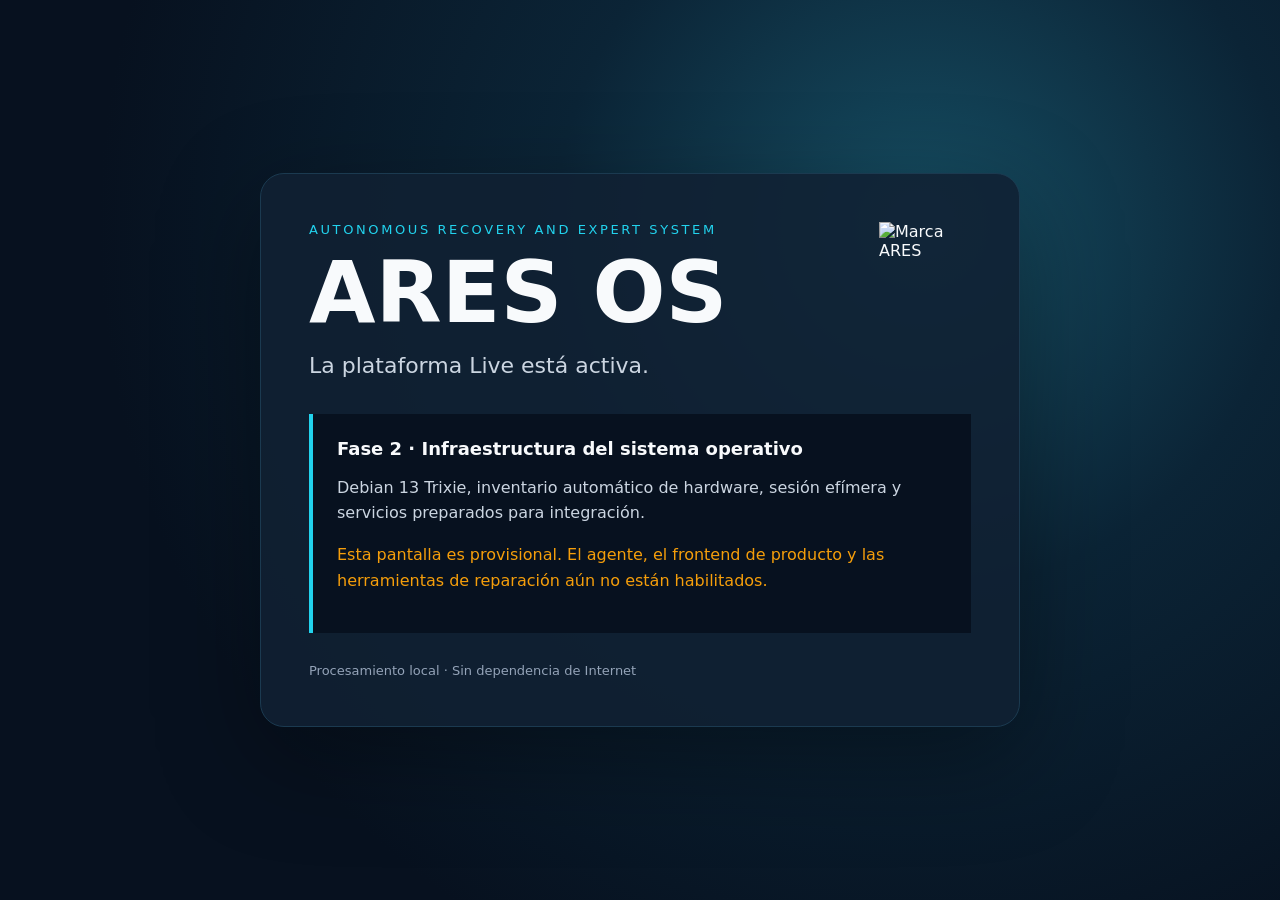
==== live/config/includes.chroot/usr/share/ares/platform/index.html @ 20bf0c5d "Commit inicial" ====
<!doctype html>
<html lang="es">
  <head>
    <meta charset="utf-8">
    <meta name="viewport" content="width=device-width, initial-scale=1">
    <title>ARES OS</title>
    <link rel="stylesheet" href="style.css">
  </head>
  <body>
    <main>
      <img src="../branding/ares-mark.svg" alt="Marca ARES">
      <p class="eyebrow">AUTONOMOUS RECOVERY AND EXPERT SYSTEM</p>
      <h1>ARES OS</h1>
      <p class="lead">La plataforma Live está activa.</p>
      <section>
        <h2>Fase 2 · Infraestructura del sistema operativo</h2>
        <p>Debian 13 Trixie, inventario automático de hardware, sesión efímera y servicios preparados para integración.</p>
        <p class="notice">Esta pantalla es provisional. El agente, el frontend de producto y las herramientas de reparación aún no están habilitados.</p>
      </section>
      <footer>Procesamiento local · Sin dependencia de Internet</footer>
    </main>
  </body>
</html>
---- live/config/includes.chroot/usr/share/ares/platform/style.css ----
:root {
  color-scheme: dark;
  font-family: "DejaVu Sans", system-ui, sans-serif;
  background: #07111f;
  color: #f8fafc;
}

* { box-sizing: border-box; }

body {
  margin: 0;
  min-height: 100vh;
  display: grid;
  place-items: center;
  background:
    radial-gradient(circle at 72% 25%, #164e63 0, #0b2436 32%, #07111f 72%),
    #07111f;
}

main {
  width: min(760px, calc(100vw - 48px));
  padding: 48px;
  border: 1px solid #1b3a50;
  border-radius: 24px;
  background: rgb(16 32 51 / 88%);
  box-shadow: 0 30px 100px rgb(0 0 0 / 35%);
}

img { width: 92px; height: 92px; float: right; }
.eyebrow { margin: 0 0 12px; color: #22d3ee; font-size: 13px; letter-spacing: 0.2em; }
h1 { margin: 0; font-size: clamp(54px, 9vw, 86px); line-height: 1; }
.lead { margin: 18px 0 36px; color: #cbd5e1; font-size: 22px; }
section { padding: 24px; border-left: 4px solid #22d3ee; background: #07111f; }
h2 { margin-top: 0; font-size: 18px; }
section p { color: #cbd5e1; line-height: 1.6; }
.notice { color: #f59e0b; }
footer { margin-top: 30px; color: #94a3b8; font-size: 13px; }
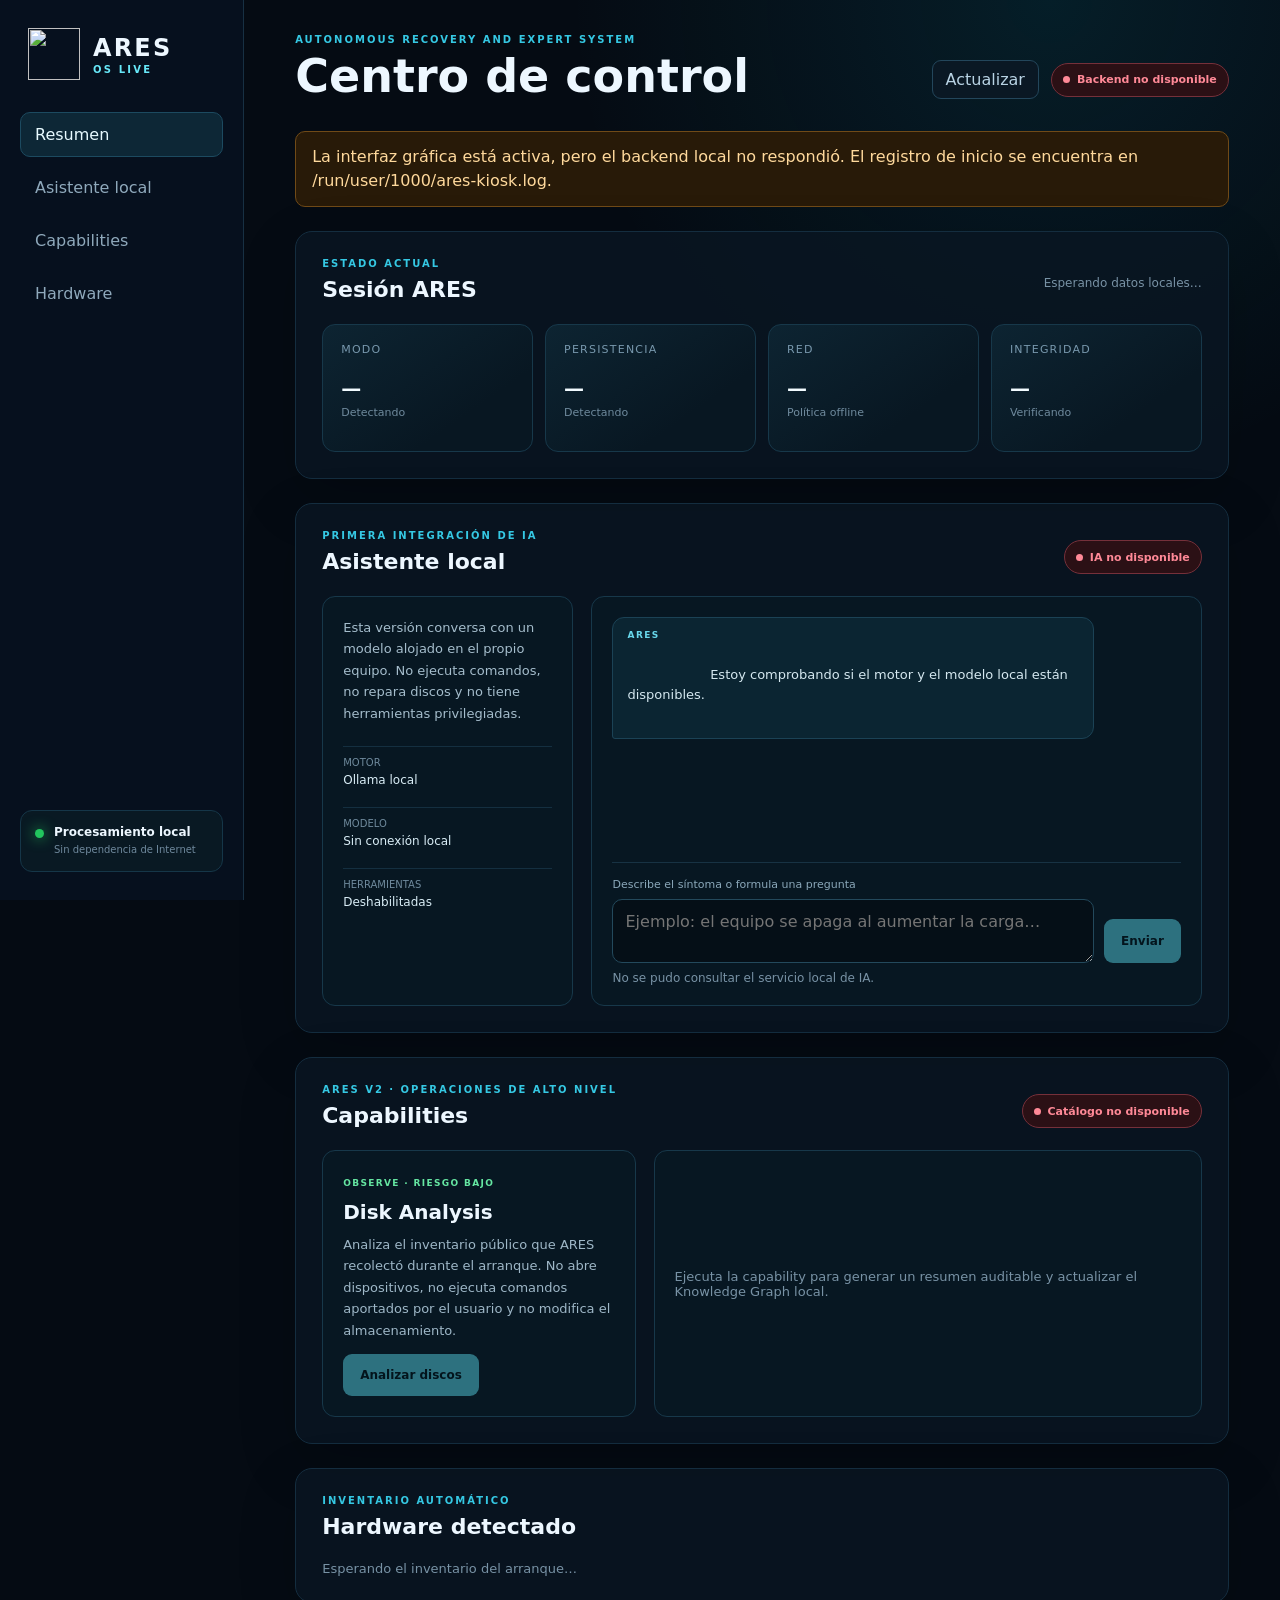
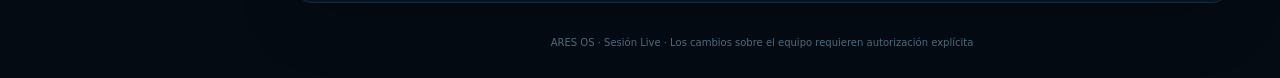
==== commit 2da5e57a: "V2" ====
--- a/live/config/includes.chroot/usr/share/ares/platform/index.html
+++ b/live/config/includes.chroot/usr/share/ares/platform/index.html
@@ -3,21 +3,205 @@
   <head>
     <meta charset="utf-8">
     <meta name="viewport" content="width=device-width, initial-scale=1">
+    <meta name="color-scheme" content="dark">
     <title>ARES OS</title>
     <link rel="stylesheet" href="style.css">
+    <script src="app.js" defer></script>
   </head>
   <body>
-    <main>
-      <img src="../branding/ares-mark.svg" alt="Marca ARES">
-      <p class="eyebrow">AUTONOMOUS RECOVERY AND EXPERT SYSTEM</p>
-      <h1>ARES OS</h1>
-      <p class="lead">La plataforma Live está activa.</p>
-      <section>
-        <h2>Fase 2 · Infraestructura del sistema operativo</h2>
-        <p>Debian 13 Trixie, inventario automático de hardware, sesión efímera y servicios preparados para integración.</p>
-        <p class="notice">Esta pantalla es provisional. El agente, el frontend de producto y las herramientas de reparación aún no están habilitados.</p>
-      </section>
-      <footer>Procesamiento local · Sin dependencia de Internet</footer>
-    </main>
+    <a class="skip-link" href="#contenido">Saltar al contenido</a>
+    <div class="app-shell">
+      <aside class="sidebar" aria-label="Navegación principal">
+        <div class="brand">
+          <img src="../branding/ares-mark.svg" alt="" width="52" height="52">
+          <div>
+            <span class="brand-name">ARES</span>
+            <span class="brand-edition">OS LIVE</span>
+          </div>
+        </div>
+        <nav>
+          <a class="nav-link active" href="#resumen">Resumen</a>
+          <a class="nav-link" href="#asistente">Asistente local</a>
+          <a class="nav-link" href="#capabilities">Capabilities</a>
+          <a class="nav-link" href="#hardware">Hardware</a>
+        </nav>
+        <div class="privacy-note">
+          <span class="privacy-dot" aria-hidden="true"></span>
+          <div>
+            <strong>Procesamiento local</strong>
+            <span>Sin dependencia de Internet</span>
+          </div>
+        </div>
+      </aside>
+
+      <main id="contenido">
+        <header class="topbar">
+          <div>
+            <p class="eyebrow">AUTONOMOUS RECOVERY AND EXPERT SYSTEM</p>
+            <h1>Centro de control</h1>
+          </div>
+          <div class="topbar-actions">
+            <button id="refresh-button" class="secondary-button" type="button">Actualizar</button>
+            <span id="api-badge" class="status-badge pending">Comprobando sistema</span>
+          </div>
+        </header>
+
+        <noscript>
+          <div class="banner warning">ARES necesita JavaScript local para mostrar el estado del sistema.</div>
+        </noscript>
+        <div id="global-banner" class="banner hidden" role="status"></div>
+
+        <section id="resumen" class="section-block" aria-labelledby="resumen-title">
+          <div class="section-heading">
+            <div>
+              <p class="section-kicker">ESTADO ACTUAL</p>
+              <h2 id="resumen-title">Sesión ARES</h2>
+            </div>
+            <p id="last-update" class="muted">Esperando datos locales…</p>
+          </div>
+
+          <div class="metric-grid">
+            <article class="metric-card">
+              <span class="metric-label">Modo</span>
+              <strong id="mode-value">—</strong>
+              <span id="mode-detail" class="metric-detail">Detectando</span>
+            </article>
+            <article class="metric-card">
+              <span class="metric-label">Persistencia</span>
+              <strong id="retention-value">—</strong>
+              <span id="retention-detail" class="metric-detail">Detectando</span>
+            </article>
+            <article class="metric-card">
+              <span class="metric-label">Red</span>
+              <strong id="network-value">—</strong>
+              <span id="network-detail" class="metric-detail">Política offline</span>
+            </article>
+            <article class="metric-card">
+              <span class="metric-label">Integridad</span>
+              <strong id="integrity-value">—</strong>
+              <span id="integrity-detail" class="metric-detail">Verificando</span>
+            </article>
+          </div>
+        </section>
+
+        <section id="asistente" class="section-block" aria-labelledby="assistant-title">
+          <div class="section-heading assistant-heading">
+            <div>
+              <p class="section-kicker">PRIMERA INTEGRACIÓN DE IA</p>
+              <h2 id="assistant-title">Asistente local</h2>
+            </div>
+            <span id="ai-badge" class="status-badge pending">Comprobando modelo</span>
+          </div>
+
+          <div class="assistant-layout">
+            <div class="assistant-intro">
+              <p>
+                Esta versión conversa con un modelo alojado en el propio equipo. No ejecuta
+                comandos, no repara discos y no tiene herramientas privilegiadas.
+              </p>
+              <dl class="runtime-details">
+                <div>
+                  <dt>Motor</dt>
+                  <dd>Ollama local</dd>
+                </div>
+                <div>
+                  <dt>Modelo</dt>
+                  <dd id="model-name">Pendiente</dd>
+                </div>
+                <div>
+                  <dt>Herramientas</dt>
+                  <dd>Deshabilitadas</dd>
+                </div>
+              </dl>
+            </div>
+
+            <div class="chat-panel">
+              <div id="chat-messages" class="chat-messages" aria-live="polite">
+                <div class="message assistant-message">
+                  <span class="message-author">ARES</span>
+                  <p>
+                    Estoy comprobando si el motor y el modelo local están disponibles.
+                  </p>
+                </div>
+              </div>
+              <form id="chat-form" class="chat-form">
+                <label for="chat-input">Describe el síntoma o formula una pregunta</label>
+                <div class="composer">
+                  <textarea
+                    id="chat-input"
+                    name="message"
+                    rows="2"
+                    maxlength="4000"
+                    placeholder="Ejemplo: el equipo se apaga al aumentar la carga…"
+                    disabled
+                    required
+                  ></textarea>
+                  <button id="send-button" type="submit" disabled>Enviar</button>
+                </div>
+                <p id="chat-hint" class="form-hint">
+                  Esperando al runtime de IA local.
+                </p>
+              </form>
+            </div>
+          </div>
+        </section>
+
+        <section
+          id="capabilities"
+          class="section-block"
+          aria-labelledby="capabilities-title"
+        >
+          <div class="section-heading">
+            <div>
+              <p class="section-kicker">ARES V2 · OPERACIONES DE ALTO NIVEL</p>
+              <h2 id="capabilities-title">Capabilities</h2>
+            </div>
+            <span id="capability-badge" class="status-badge pending">
+              Consultando catálogo
+            </span>
+          </div>
+
+          <div class="capability-layout">
+            <article class="capability-card">
+              <div>
+                <span class="capability-risk">OBSERVE · RIESGO BAJO</span>
+                <h3>Disk Analysis</h3>
+                <p>
+                  Analiza el inventario público que ARES recolectó durante el arranque.
+                  No abre dispositivos, no ejecuta comandos aportados por el usuario y
+                  no modifica el almacenamiento.
+                </p>
+              </div>
+              <button id="disk-analysis-button" type="button" disabled>
+                Analizar discos
+              </button>
+            </article>
+
+            <div id="capability-results" class="capability-results" aria-live="polite">
+              <p class="empty-state">
+                Ejecuta la capability para generar un resumen auditable y actualizar el
+                Knowledge Graph local.
+              </p>
+            </div>
+          </div>
+        </section>
+
+        <section id="hardware" class="section-block" aria-labelledby="hardware-title">
+          <div class="section-heading">
+            <div>
+              <p class="section-kicker">INVENTARIO AUTOMÁTICO</p>
+              <h2 id="hardware-title">Hardware detectado</h2>
+            </div>
+          </div>
+          <div id="hardware-grid" class="hardware-grid">
+            <p class="empty-state">Esperando el inventario del arranque…</p>
+          </div>
+        </section>
+
+        <footer>
+          ARES OS · Sesión Live · Los cambios sobre el equipo requieren autorización explícita
+        </footer>
+      </main>
+    </div>
   </body>
 </html>
--- a/live/config/includes.chroot/usr/share/ares/platform/style.css
+++ b/live/config/includes.chroot/usr/share/ares/platform/style.css
@@ -1,37 +1,741 @@
 :root {
   color-scheme: dark;
   font-family: "DejaVu Sans", system-ui, sans-serif;
-  background: #07111f;
-  color: #f8fafc;
-}
-
-* { box-sizing: border-box; }
+  background: #050b13;
+  color: #edf7ff;
+  font-synthesis: none;
+}
+
+* {
+  box-sizing: border-box;
+}
+
+html {
+  scroll-behavior: smooth;
+}
 
 body {
   margin: 0;
+  min-width: 320px;
   min-height: 100vh;
-  display: grid;
-  place-items: center;
   background:
-    radial-gradient(circle at 72% 25%, #164e63 0, #0b2436 32%, #07111f 72%),
-    #07111f;
+    radial-gradient(circle at 82% 0%, rgb(6 182 212 / 11%), transparent 30rem),
+    #050b13;
+}
+
+button,
+textarea {
+  font: inherit;
+}
+
+button {
+  cursor: pointer;
+}
+
+button:disabled {
+  cursor: not-allowed;
+  opacity: 0.45;
+}
+
+.skip-link {
+  position: fixed;
+  top: 10px;
+  left: 10px;
+  z-index: 20;
+  padding: 10px 14px;
+  color: #001018;
+  background: #67e8f9;
+  border-radius: 8px;
+  transform: translateY(-160%);
+}
+
+.skip-link:focus {
+  transform: translateY(0);
+}
+
+.app-shell {
+  display: grid;
+  grid-template-columns: 244px minmax(0, 1fr);
+  min-height: 100vh;
+}
+
+.sidebar {
+  position: sticky;
+  top: 0;
+  display: flex;
+  flex-direction: column;
+  height: 100vh;
+  padding: 28px 20px;
+  border-right: 1px solid #173043;
+  background: rgb(7 17 31 / 94%);
+  backdrop-filter: blur(20px);
+}
+
+.brand {
+  display: flex;
+  align-items: center;
+  gap: 13px;
+  padding: 0 8px 32px;
+}
+
+.brand img {
+  width: 52px;
+  height: 52px;
+}
+
+.brand span {
+  display: block;
+}
+
+.brand-name {
+  font-size: 24px;
+  font-weight: 800;
+  letter-spacing: 0.09em;
+}
+
+.brand-edition {
+  margin-top: 2px;
+  color: #67e8f9;
+  font-size: 10px;
+  font-weight: 700;
+  letter-spacing: 0.22em;
+}
+
+nav {
+  display: grid;
+  gap: 8px;
+}
+
+.nav-link {
+  padding: 12px 14px;
+  color: #8fa9bc;
+  text-decoration: none;
+  border: 1px solid transparent;
+  border-radius: 10px;
+}
+
+.nav-link:hover,
+.nav-link:focus-visible,
+.nav-link.active {
+  color: #e8faff;
+  border-color: #1c4a60;
+  background: #0d2736;
+}
+
+.privacy-note {
+  display: flex;
+  align-items: flex-start;
+  gap: 10px;
+  margin-top: auto;
+  padding: 14px;
+  border: 1px solid #153648;
+  border-radius: 12px;
+  background: #091923;
+}
+
+.privacy-dot {
+  flex: 0 0 auto;
+  width: 9px;
+  height: 9px;
+  margin-top: 4px;
+  border-radius: 50%;
+  background: #22c55e;
+  box-shadow: 0 0 14px #22c55e;
+}
+
+.privacy-note strong,
+.privacy-note span {
+  display: block;
+}
+
+.privacy-note strong {
+  font-size: 12px;
+}
+
+.privacy-note span {
+  margin-top: 4px;
+  color: #6f899d;
+  font-size: 10px;
+  line-height: 1.4;
 }
 
 main {
-  width: min(760px, calc(100vw - 48px));
-  padding: 48px;
-  border: 1px solid #1b3a50;
-  border-radius: 24px;
-  background: rgb(16 32 51 / 88%);
-  box-shadow: 0 30px 100px rgb(0 0 0 / 35%);
-}
-
-img { width: 92px; height: 92px; float: right; }
-.eyebrow { margin: 0 0 12px; color: #22d3ee; font-size: 13px; letter-spacing: 0.2em; }
-h1 { margin: 0; font-size: clamp(54px, 9vw, 86px); line-height: 1; }
-.lead { margin: 18px 0 36px; color: #cbd5e1; font-size: 22px; }
-section { padding: 24px; border-left: 4px solid #22d3ee; background: #07111f; }
-h2 { margin-top: 0; font-size: 18px; }
-section p { color: #cbd5e1; line-height: 1.6; }
-.notice { color: #f59e0b; }
-footer { margin-top: 30px; color: #94a3b8; font-size: 13px; }
+  width: min(1480px, 100%);
+  margin: 0 auto;
+  padding: 34px clamp(28px, 4vw, 72px) 30px;
+}
+
+.topbar,
+.section-heading {
+  display: flex;
+  align-items: flex-end;
+  justify-content: space-between;
+  gap: 24px;
+}
+
+.topbar {
+  margin-bottom: 32px;
+}
+
+.topbar-actions {
+  display: flex;
+  align-items: center;
+  gap: 12px;
+}
+
+.eyebrow,
+.section-kicker {
+  margin: 0 0 8px;
+  color: #35c8e3;
+  font-size: 10px;
+  font-weight: 700;
+  letter-spacing: 0.2em;
+}
+
+h1,
+h2,
+h3,
+p {
+  margin-top: 0;
+}
+
+h1 {
+  margin-bottom: 0;
+  font-size: clamp(30px, 4vw, 46px);
+  line-height: 1;
+}
+
+h2 {
+  margin-bottom: 0;
+  font-size: 22px;
+}
+
+h3 {
+  margin-bottom: 10px;
+  font-size: 20px;
+}
+
+.secondary-button {
+  padding: 9px 13px;
+  color: #b8d3e4;
+  border: 1px solid #23465b;
+  border-radius: 9px;
+  background: #0a1824;
+}
+
+.secondary-button:hover,
+.secondary-button:focus-visible {
+  color: #effcff;
+  border-color: #38bcd5;
+}
+
+.status-badge {
+  display: inline-flex;
+  align-items: center;
+  min-height: 34px;
+  padding: 7px 11px;
+  font-size: 11px;
+  font-weight: 700;
+  border: 1px solid;
+  border-radius: 999px;
+  white-space: nowrap;
+}
+
+.status-badge::before {
+  width: 7px;
+  height: 7px;
+  margin-right: 7px;
+  border-radius: 50%;
+  background: currentcolor;
+  content: "";
+}
+
+.status-badge.ready {
+  color: #65e6a2;
+  border-color: #1d6644;
+  background: #09251a;
+}
+
+.status-badge.degraded,
+.status-badge.warning {
+  color: #fbbf66;
+  border-color: #704a17;
+  background: #281a08;
+}
+
+.status-badge.error {
+  color: #ff8997;
+  border-color: #75303a;
+  background: #2b1015;
+}
+
+.status-badge.pending {
+  color: #85cce0;
+  border-color: #245568;
+  background: #0b2531;
+}
+
+.banner {
+  margin: 0 0 24px;
+  padding: 13px 16px;
+  color: #ccecf6;
+  border: 1px solid #255366;
+  border-radius: 10px;
+  background: #0b202b;
+  line-height: 1.5;
+}
+
+.banner.warning {
+  color: #ffd99c;
+  border-color: #704a17;
+  background: #281a08;
+}
+
+.hidden {
+  display: none;
+}
+
+.section-block {
+  scroll-margin-top: 20px;
+  margin-bottom: 24px;
+  padding: 26px;
+  border: 1px solid #142d3f;
+  border-radius: 17px;
+  background: rgb(9 22 34 / 80%);
+  box-shadow: 0 20px 60px rgb(0 0 0 / 16%);
+}
+
+.section-heading {
+  margin-bottom: 22px;
+}
+
+.muted,
+.form-hint {
+  color: #7892a5;
+  font-size: 12px;
+}
+
+.metric-grid {
+  display: grid;
+  grid-template-columns: repeat(4, minmax(0, 1fr));
+  gap: 12px;
+}
+
+.metric-card {
+  min-height: 128px;
+  padding: 18px;
+  border: 1px solid #17384a;
+  border-radius: 13px;
+  background:
+    linear-gradient(145deg, rgb(19 52 69 / 45%), transparent 70%),
+    #081722;
+}
+
+.metric-label,
+.metric-detail {
+  display: block;
+}
+
+.metric-label {
+  margin-bottom: 20px;
+  color: #7898ad;
+  font-size: 11px;
+  text-transform: uppercase;
+  letter-spacing: 0.11em;
+}
+
+.metric-card strong {
+  display: block;
+  overflow: hidden;
+  margin-bottom: 6px;
+  color: #f2fbff;
+  font-size: 20px;
+  text-overflow: ellipsis;
+  text-transform: capitalize;
+  white-space: nowrap;
+}
+
+.metric-detail {
+  overflow: hidden;
+  color: #6f8a9d;
+  font-size: 11px;
+  text-overflow: ellipsis;
+  white-space: nowrap;
+}
+
+.assistant-layout {
+  display: grid;
+  grid-template-columns: minmax(210px, 0.7fr) minmax(340px, 1.7fr);
+  gap: 18px;
+}
+
+.assistant-intro,
+.chat-panel {
+  padding: 20px;
+  border: 1px solid #17384a;
+  border-radius: 13px;
+  background: #071722;
+}
+
+.assistant-intro > p {
+  color: #a5bdcc;
+  font-size: 13px;
+  line-height: 1.65;
+}
+
+.runtime-details {
+  display: grid;
+  gap: 10px;
+  margin: 22px 0 0;
+}
+
+.runtime-details div {
+  padding: 10px 0;
+  border-top: 1px solid #142f40;
+}
+
+.runtime-details dt {
+  color: #6f8a9d;
+  font-size: 10px;
+  text-transform: uppercase;
+}
+
+.runtime-details dd {
+  overflow-wrap: anywhere;
+  margin: 5px 0 0;
+  color: #d9edf6;
+  font-size: 12px;
+}
+
+.chat-panel {
+  display: grid;
+  grid-template-rows: minmax(210px, 1fr) auto;
+  min-height: 410px;
+}
+
+.chat-messages {
+  overflow-y: auto;
+  max-height: 360px;
+  padding-right: 8px;
+}
+
+.message {
+  width: fit-content;
+  max-width: min(86%, 680px);
+  margin-bottom: 14px;
+  padding: 12px 14px;
+  border-radius: 12px;
+}
+
+.assistant-message {
+  border: 1px solid #1b4255;
+  border-bottom-left-radius: 3px;
+  background: #0b2532;
+}
+
+.user-message {
+  margin-left: auto;
+  border: 1px solid #24596d;
+  border-bottom-right-radius: 3px;
+  background: #12394a;
+}
+
+.message-author {
+  display: block;
+  margin-bottom: 5px;
+  color: #68d8ec;
+  font-size: 9px;
+  font-weight: 800;
+  letter-spacing: 0.16em;
+}
+
+.message p {
+  margin: 0;
+  color: #d5e8f0;
+  font-size: 13px;
+  line-height: 1.55;
+  white-space: pre-wrap;
+}
+
+.chat-form {
+  padding-top: 15px;
+  border-top: 1px solid #173243;
+}
+
+.chat-form label {
+  display: block;
+  margin-bottom: 8px;
+  color: #8ba8ba;
+  font-size: 11px;
+}
+
+.composer {
+  display: flex;
+  align-items: flex-end;
+  gap: 10px;
+}
+
+textarea {
+  width: 100%;
+  min-height: 64px;
+  max-height: 180px;
+  padding: 12px;
+  resize: vertical;
+  color: #edfaff;
+  border: 1px solid #23495c;
+  border-radius: 10px;
+  outline: none;
+  background: #050f17;
+}
+
+textarea:focus {
+  border-color: #34c5de;
+  box-shadow: 0 0 0 3px rgb(52 197 222 / 12%);
+}
+
+.composer button {
+  min-height: 44px;
+  padding: 0 17px;
+  color: #001218;
+  font-size: 12px;
+  font-weight: 800;
+  border: 0;
+  border-radius: 9px;
+  background: #5ee1f2;
+}
+
+.form-hint {
+  margin: 8px 0 0;
+}
+
+.capability-layout {
+  display: grid;
+  grid-template-columns: minmax(260px, 0.8fr) minmax(360px, 1.4fr);
+  gap: 18px;
+}
+
+.capability-card,
+.capability-results {
+  min-height: 210px;
+  padding: 20px;
+  border: 1px solid #17384a;
+  border-radius: 13px;
+  background: #071722;
+}
+
+.capability-card {
+  display: flex;
+  flex-direction: column;
+  justify-content: space-between;
+}
+
+.capability-card p {
+  color: #9eb7c7;
+  font-size: 13px;
+  line-height: 1.65;
+}
+
+.capability-risk {
+  display: inline-block;
+  margin-bottom: 12px;
+  color: #65e6a2;
+  font-size: 9px;
+  font-weight: 800;
+  letter-spacing: 0.15em;
+}
+
+.capability-card button {
+  align-self: flex-start;
+  min-height: 42px;
+  padding: 0 17px;
+  color: #001218;
+  font-size: 12px;
+  font-weight: 800;
+  border: 0;
+  border-radius: 9px;
+  background: #5ee1f2;
+}
+
+.capability-results {
+  display: flex;
+  flex-direction: column;
+  justify-content: center;
+}
+
+.capability-metrics {
+  display: grid;
+  grid-template-columns: repeat(auto-fit, minmax(110px, 1fr));
+  gap: 8px;
+}
+
+.capability-metrics div {
+  min-height: 72px;
+  padding: 12px;
+  border: 1px solid #17384a;
+  border-radius: 10px;
+  background: #091b27;
+}
+
+.capability-metrics span,
+.capability-metrics strong {
+  display: block;
+}
+
+.capability-metrics span {
+  margin-bottom: 7px;
+  color: #718fa3;
+  font-size: 9px;
+  text-transform: uppercase;
+}
+
+.capability-metrics strong {
+  overflow-wrap: anywhere;
+  color: #e5f6fc;
+  font-size: 13px;
+}
+
+.finding-list {
+  display: grid;
+  gap: 8px;
+  margin: 14px 0 0;
+  padding: 0;
+  list-style: none;
+}
+
+.finding-list li,
+.capability-failure {
+  padding: 11px 13px;
+  border: 1px solid #5a421e;
+  border-radius: 9px;
+  background: #201807;
+}
+
+.finding-list span {
+  color: #fbbf66;
+  font-size: 9px;
+  font-weight: 800;
+  letter-spacing: 0.08em;
+}
+
+.finding-list p,
+.capability-failure p {
+  margin: 4px 0 0;
+  color: #d9c39f;
+  font-size: 11px;
+  line-height: 1.5;
+}
+
+.hardware-grid {
+  display: grid;
+  grid-template-columns: repeat(auto-fit, minmax(170px, 1fr));
+  gap: 10px;
+}
+
+.hardware-item {
+  min-height: 82px;
+  padding: 14px;
+  border: 1px solid #17384a;
+  border-radius: 11px;
+  background: #071722;
+}
+
+.hardware-item span,
+.hardware-item strong {
+  display: block;
+}
+
+.hardware-item span {
+  margin-bottom: 8px;
+  color: #718fa3;
+  font-size: 10px;
+  text-transform: uppercase;
+  letter-spacing: 0.1em;
+}
+
+.hardware-item strong {
+  overflow-wrap: anywhere;
+  color: #dceff7;
+  font-size: 13px;
+}
+
+.empty-state {
+  margin: 0;
+  color: #7892a5;
+  font-size: 13px;
+}
+
+footer {
+  padding: 10px 4px 0;
+  color: #4f6a7d;
+  font-size: 10px;
+  text-align: center;
+}
+
+@media (max-width: 940px) {
+  .app-shell {
+    grid-template-columns: 1fr;
+  }
+
+  .sidebar {
+    position: static;
+    display: block;
+    height: auto;
+    padding: 18px 24px;
+    border-right: 0;
+    border-bottom: 1px solid #173043;
+  }
+
+  .brand {
+    padding: 0;
+  }
+
+  .sidebar nav,
+  .privacy-note {
+    display: none;
+  }
+
+  .metric-grid {
+    grid-template-columns: repeat(2, minmax(0, 1fr));
+  }
+}
+
+@media (max-width: 680px) {
+  main {
+    padding: 24px 14px;
+  }
+
+  .topbar,
+  .section-heading {
+    align-items: flex-start;
+    flex-direction: column;
+  }
+
+  .topbar-actions {
+    width: 100%;
+    justify-content: space-between;
+  }
+
+  .section-block {
+    padding: 18px;
+  }
+
+  .metric-grid,
+  .assistant-layout,
+  .capability-layout {
+    grid-template-columns: 1fr;
+  }
+
+  .metric-card {
+    min-height: 112px;
+  }
+
+  .assistant-heading {
+    gap: 12px;
+  }
+}
+
+@media (prefers-reduced-motion: reduce) {
+  html {
+    scroll-behavior: auto;
+  }
+}
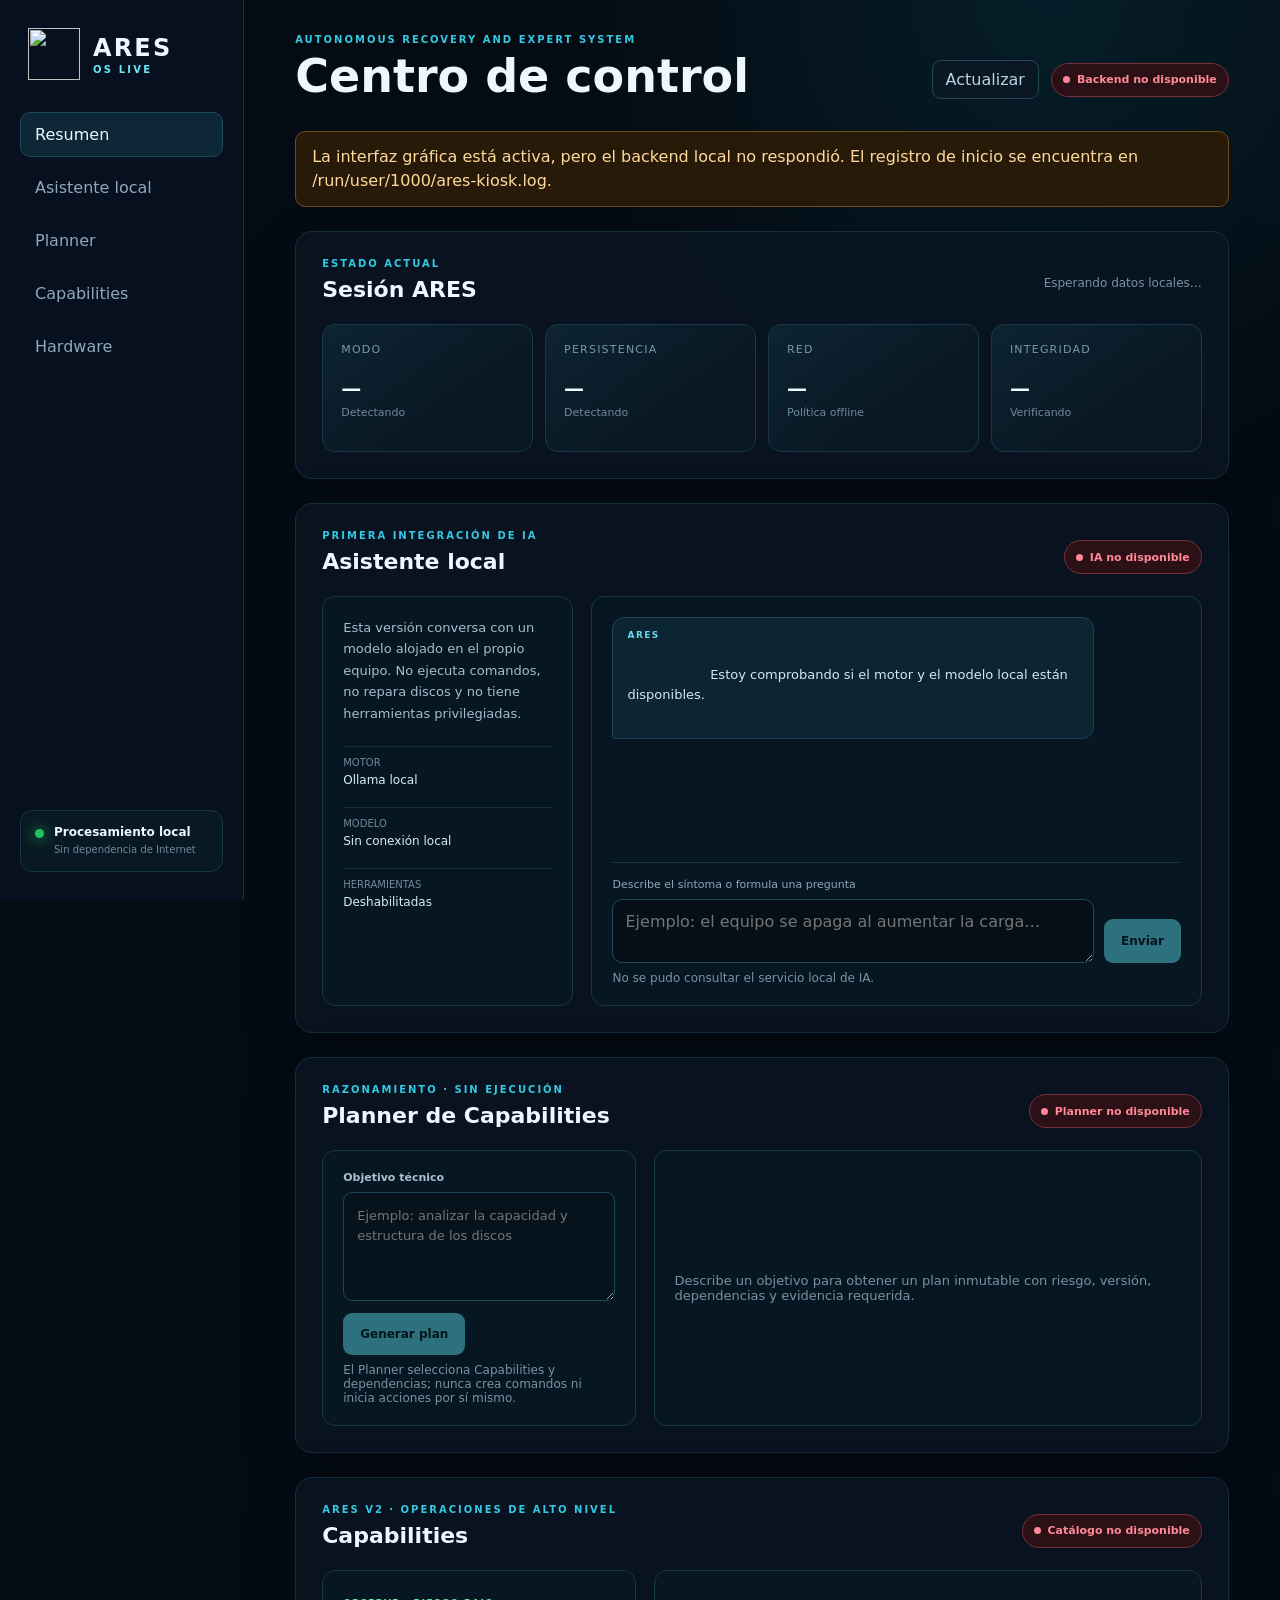
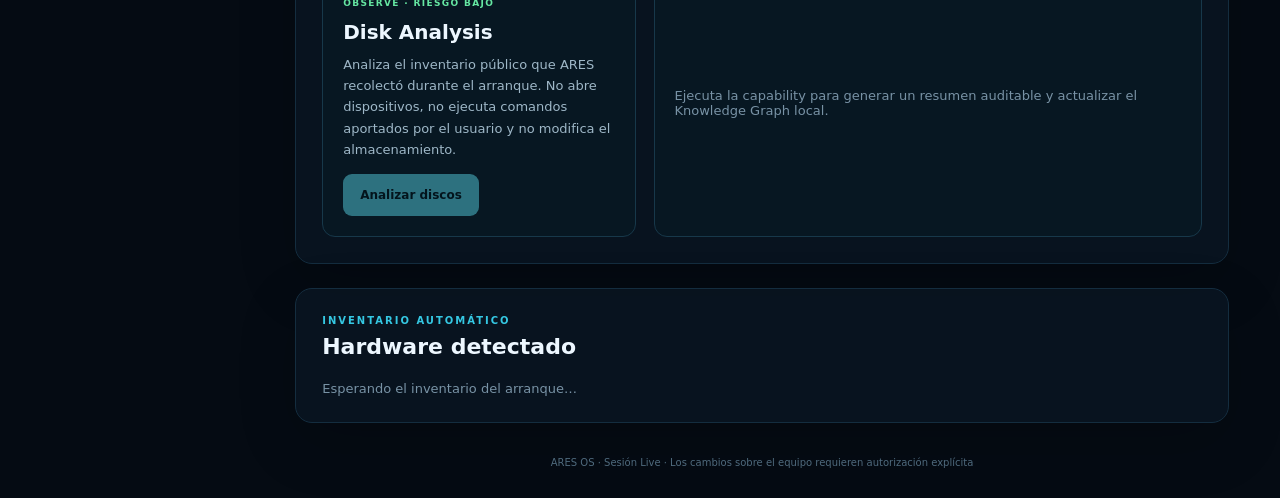
==== commit 0695a62c: "Avances" ====
--- a/live/config/includes.chroot/usr/share/ares/platform/index.html
+++ b/live/config/includes.chroot/usr/share/ares/platform/index.html
@@ -22,6 +22,7 @@
         <nav>
           <a class="nav-link active" href="#resumen">Resumen</a>
           <a class="nav-link" href="#asistente">Asistente local</a>
+          <a class="nav-link" href="#planner">Planner</a>
           <a class="nav-link" href="#capabilities">Capabilities</a>
           <a class="nav-link" href="#hardware">Hardware</a>
         </nav>
@@ -146,6 +147,47 @@
           </div>
         </section>
 
+        <section id="planner" class="section-block" aria-labelledby="planner-title">
+          <div class="section-heading">
+            <div>
+              <p class="section-kicker">RAZONAMIENTO · SIN EJECUCIÓN</p>
+              <h2 id="planner-title">Planner de Capabilities</h2>
+            </div>
+            <span id="planner-badge" class="status-badge pending">
+              Comprobando Planner
+            </span>
+          </div>
+
+          <div class="planner-layout">
+            <form id="planner-form" class="planner-form">
+              <label for="planner-goal">Objetivo técnico</label>
+              <textarea
+                id="planner-goal"
+                name="goal"
+                rows="4"
+                minlength="3"
+                maxlength="1000"
+                placeholder="Ejemplo: analizar la capacidad y estructura de los discos"
+                required
+              ></textarea>
+              <button id="planner-button" type="submit" disabled>
+                Generar plan
+              </button>
+              <p class="form-hint">
+                El Planner selecciona Capabilities y dependencias; nunca crea comandos
+                ni inicia acciones por sí mismo.
+              </p>
+            </form>
+
+            <div id="planner-results" class="planner-results" aria-live="polite">
+              <p class="empty-state">
+                Describe un objetivo para obtener un plan inmutable con riesgo,
+                versión, dependencias y evidencia requerida.
+              </p>
+            </div>
+          </div>
+        </section>
+
         <section
           id="capabilities"
           class="section-block"
--- a/live/config/includes.chroot/usr/share/ares/platform/style.css
+++ b/live/config/includes.chroot/usr/share/ares/platform/style.css
@@ -508,6 +508,162 @@
   margin: 8px 0 0;
 }
 
+.planner-layout {
+  display: grid;
+  grid-template-columns: minmax(280px, 0.8fr) minmax(360px, 1.4fr);
+  gap: 18px;
+}
+
+.planner-form,
+.planner-results {
+  min-height: 230px;
+  padding: 20px;
+  border: 1px solid #17384a;
+  border-radius: 13px;
+  background: #071722;
+}
+
+.planner-form {
+  display: flex;
+  flex-direction: column;
+}
+
+.planner-form label {
+  margin-bottom: 8px;
+  color: #a7c2d2;
+  font-size: 11px;
+  font-weight: 700;
+}
+
+.planner-form textarea {
+  width: 100%;
+  min-height: 104px;
+  padding: 13px;
+  color: #e5f6fc;
+  font: inherit;
+  font-size: 13px;
+  line-height: 1.55;
+  resize: vertical;
+  border: 1px solid #1f465a;
+  border-radius: 9px;
+  outline: none;
+  background: #06131d;
+}
+
+.planner-form button {
+  align-self: flex-start;
+  min-height: 42px;
+  margin-top: 12px;
+  padding: 0 17px;
+  color: #001218;
+  font-size: 12px;
+  font-weight: 800;
+  border: 0;
+  border-radius: 9px;
+  background: #5ee1f2;
+}
+
+.planner-results {
+  display: flex;
+  flex-direction: column;
+  justify-content: center;
+}
+
+.planner-summary {
+  padding: 12px 14px;
+  border: 1px solid #24536a;
+  border-radius: 9px;
+  background: #0a1d29;
+}
+
+.planner-summary.needs_evidence {
+  border-color: #5a421e;
+  background: #201807;
+}
+
+.planner-summary.stopped {
+  border-color: #63333d;
+  background: #241015;
+}
+
+.planner-summary strong,
+.planner-summary p {
+  display: block;
+  margin: 0;
+}
+
+.planner-summary strong {
+  color: #dff7fd;
+  font-size: 13px;
+}
+
+.planner-summary p {
+  margin-top: 5px;
+  color: #91adbd;
+  font-size: 11px;
+  line-height: 1.5;
+}
+
+.planner-steps {
+  display: grid;
+  gap: 8px;
+  margin: 12px 0 0;
+  padding: 0;
+  list-style: none;
+  counter-reset: planner-step;
+}
+
+.planner-steps li {
+  position: relative;
+  padding: 12px 12px 12px 44px;
+  border: 1px solid #17384a;
+  border-radius: 9px;
+  background: #091b27;
+  counter-increment: planner-step;
+}
+
+.planner-steps li::before {
+  position: absolute;
+  top: 12px;
+  left: 12px;
+  display: grid;
+  width: 22px;
+  height: 22px;
+  place-items: center;
+  color: #03151c;
+  font-size: 10px;
+  font-weight: 900;
+  content: counter(planner-step);
+  border-radius: 50%;
+  background: #5ee1f2;
+}
+
+.planner-steps strong,
+.planner-steps span,
+.planner-steps p {
+  display: block;
+}
+
+.planner-steps strong {
+  color: #e5f6fc;
+  font-size: 12px;
+}
+
+.planner-steps span {
+  margin-top: 4px;
+  color: #65e6a2;
+  font-size: 9px;
+  font-weight: 800;
+  letter-spacing: 0.08em;
+}
+
+.planner-steps p {
+  margin: 5px 0 0;
+  color: #8fa9b9;
+  font-size: 11px;
+  line-height: 1.5;
+}
+
 .capability-layout {
   display: grid;
   grid-template-columns: minmax(260px, 0.8fr) minmax(360px, 1.4fr);
@@ -721,6 +877,7 @@
 
   .metric-grid,
   .assistant-layout,
+  .planner-layout,
   .capability-layout {
     grid-template-columns: 1fr;
   }
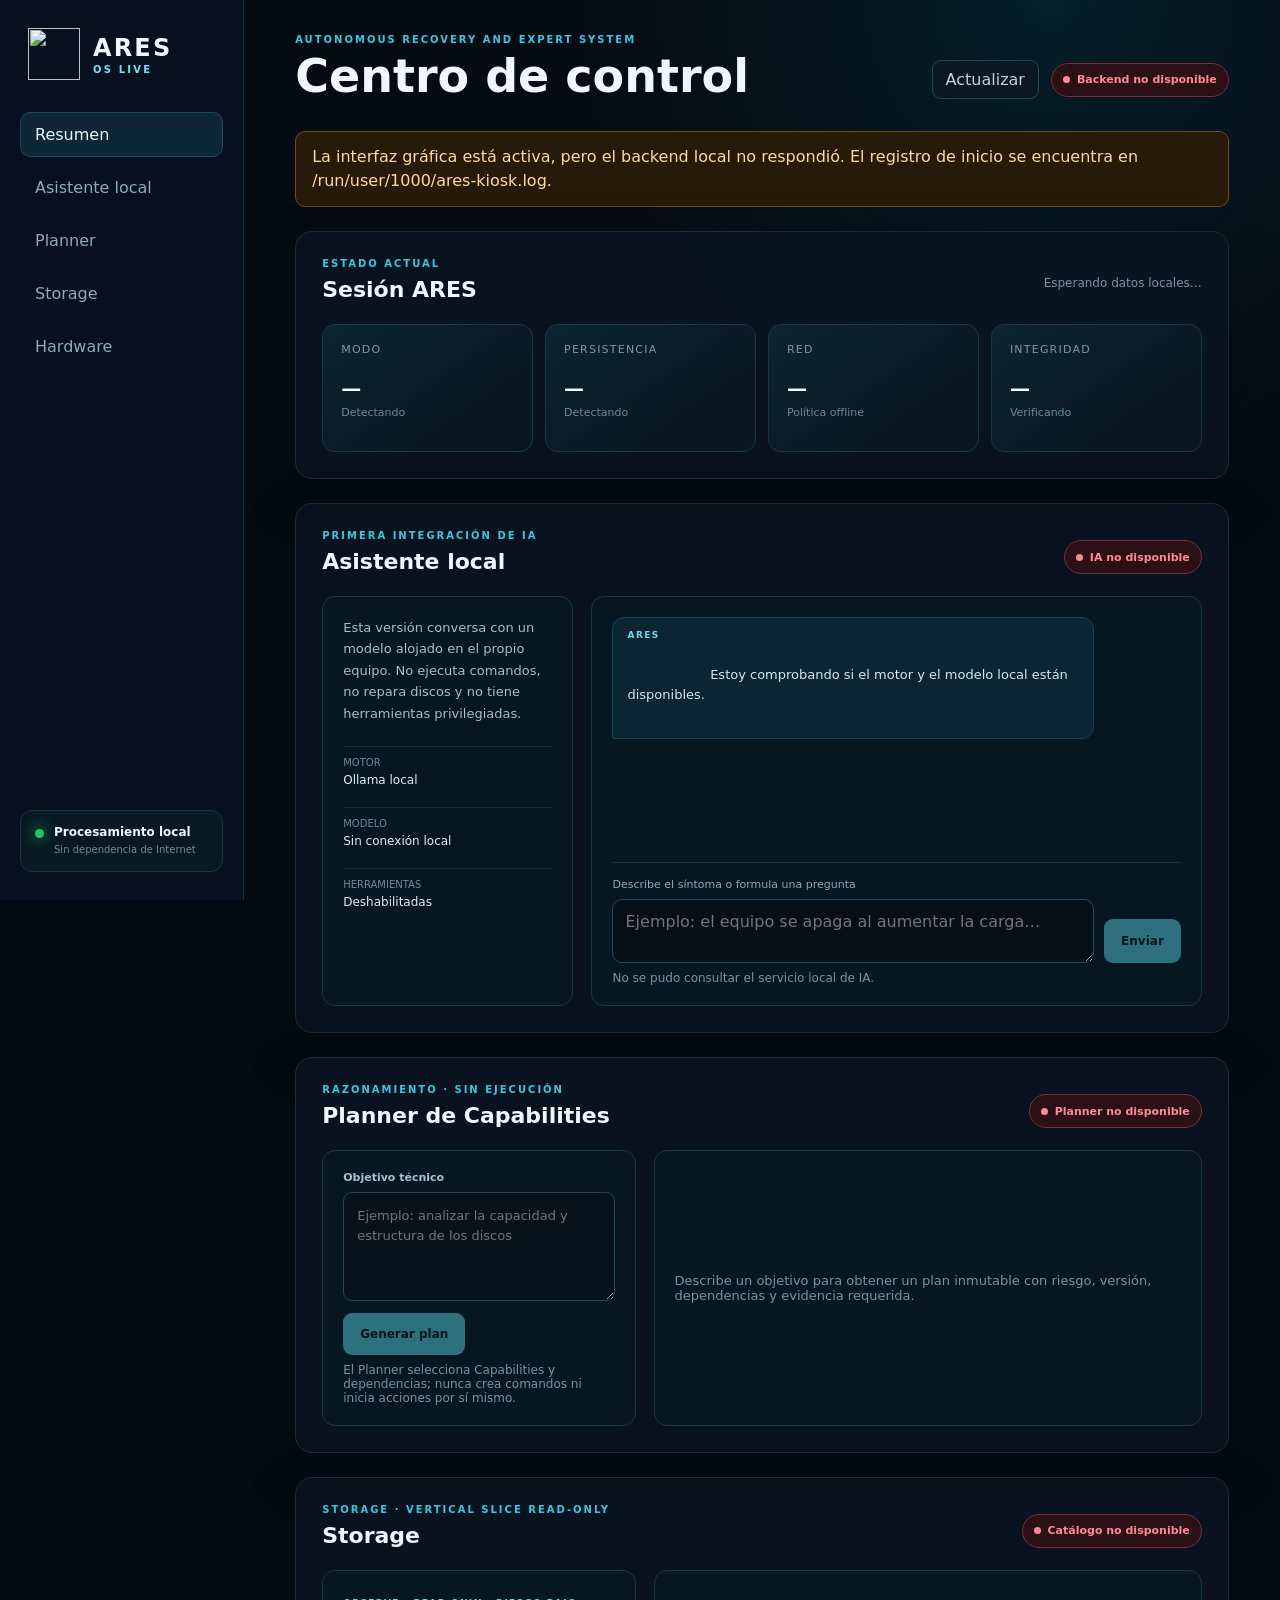
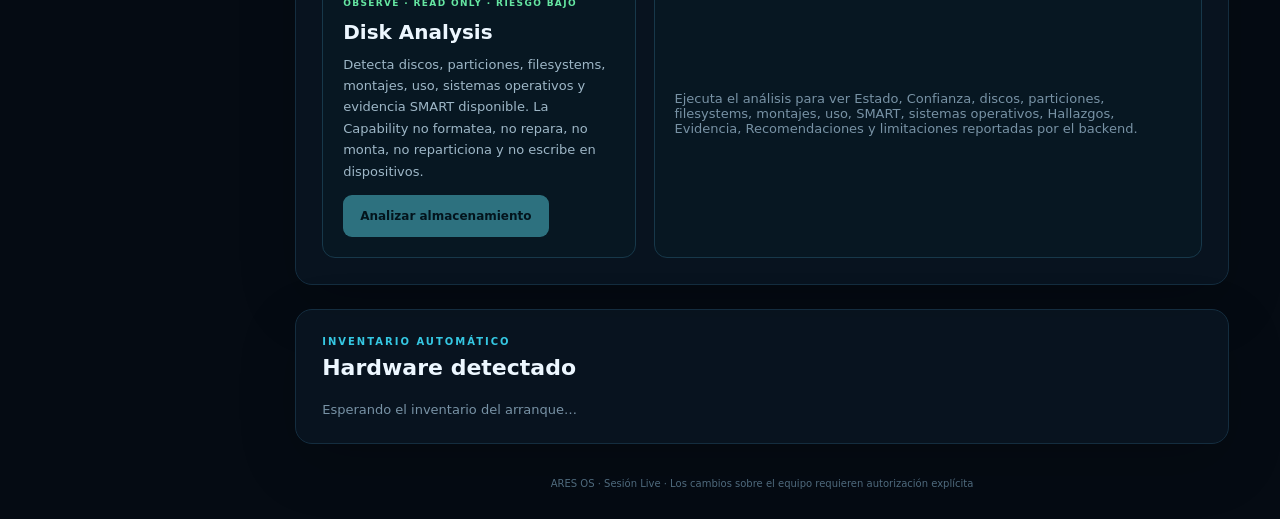
==== commit 6d171980: "document and expose storage vertical slice" ====
--- a/live/config/includes.chroot/usr/share/ares/platform/index.html
+++ b/live/config/includes.chroot/usr/share/ares/platform/index.html
@@ -7,6 +7,7 @@
     <title>ARES OS</title>
     <link rel="stylesheet" href="style.css">
     <script src="app.js" defer></script>
+    <script src="storage.js" defer></script>
   </head>
   <body>
     <a class="skip-link" href="#contenido">Saltar al contenido</a>
@@ -23,7 +24,7 @@
           <a class="nav-link active" href="#resumen">Resumen</a>
           <a class="nav-link" href="#asistente">Asistente local</a>
           <a class="nav-link" href="#planner">Planner</a>
-          <a class="nav-link" href="#capabilities">Capabilities</a>
+          <a class="nav-link" href="#capabilities">Storage</a>
           <a class="nav-link" href="#hardware">Hardware</a>
         </nav>
         <div class="privacy-note">
@@ -195,34 +196,35 @@
         >
           <div class="section-heading">
             <div>
-              <p class="section-kicker">ARES V2 · OPERACIONES DE ALTO NIVEL</p>
-              <h2 id="capabilities-title">Capabilities</h2>
+              <p class="section-kicker">STORAGE · VERTICAL SLICE READ-ONLY</p>
+              <h2 id="capabilities-title">Storage</h2>
             </div>
             <span id="capability-badge" class="status-badge pending">
-              Consultando catálogo
+              Consultando Capability
             </span>
           </div>
 
           <div class="capability-layout">
             <article class="capability-card">
               <div>
-                <span class="capability-risk">OBSERVE · RIESGO BAJO</span>
+                <span class="capability-risk">OBSERVE · READ ONLY · RIESGO BAJO</span>
                 <h3>Disk Analysis</h3>
                 <p>
-                  Analiza el inventario público que ARES recolectó durante el arranque.
-                  No abre dispositivos, no ejecuta comandos aportados por el usuario y
-                  no modifica el almacenamiento.
+                  Detecta discos, particiones, filesystems, montajes, uso, sistemas operativos
+                  y evidencia SMART disponible. La Capability no formatea, no repara, no monta,
+                  no reparticiona y no escribe en dispositivos.
                 </p>
               </div>
               <button id="disk-analysis-button" type="button" disabled>
-                Analizar discos
+                Analizar almacenamiento
               </button>
             </article>
 
             <div id="capability-results" class="capability-results" aria-live="polite">
               <p class="empty-state">
-                Ejecuta la capability para generar un resumen auditable y actualizar el
-                Knowledge Graph local.
+                Ejecuta el análisis para ver Estado, Confianza, discos, particiones,
+                filesystems, montajes, uso, SMART, sistemas operativos, Hallazgos,
+                Evidencia, Recomendaciones y limitaciones reportadas por el backend.
               </p>
             </div>
           </div>
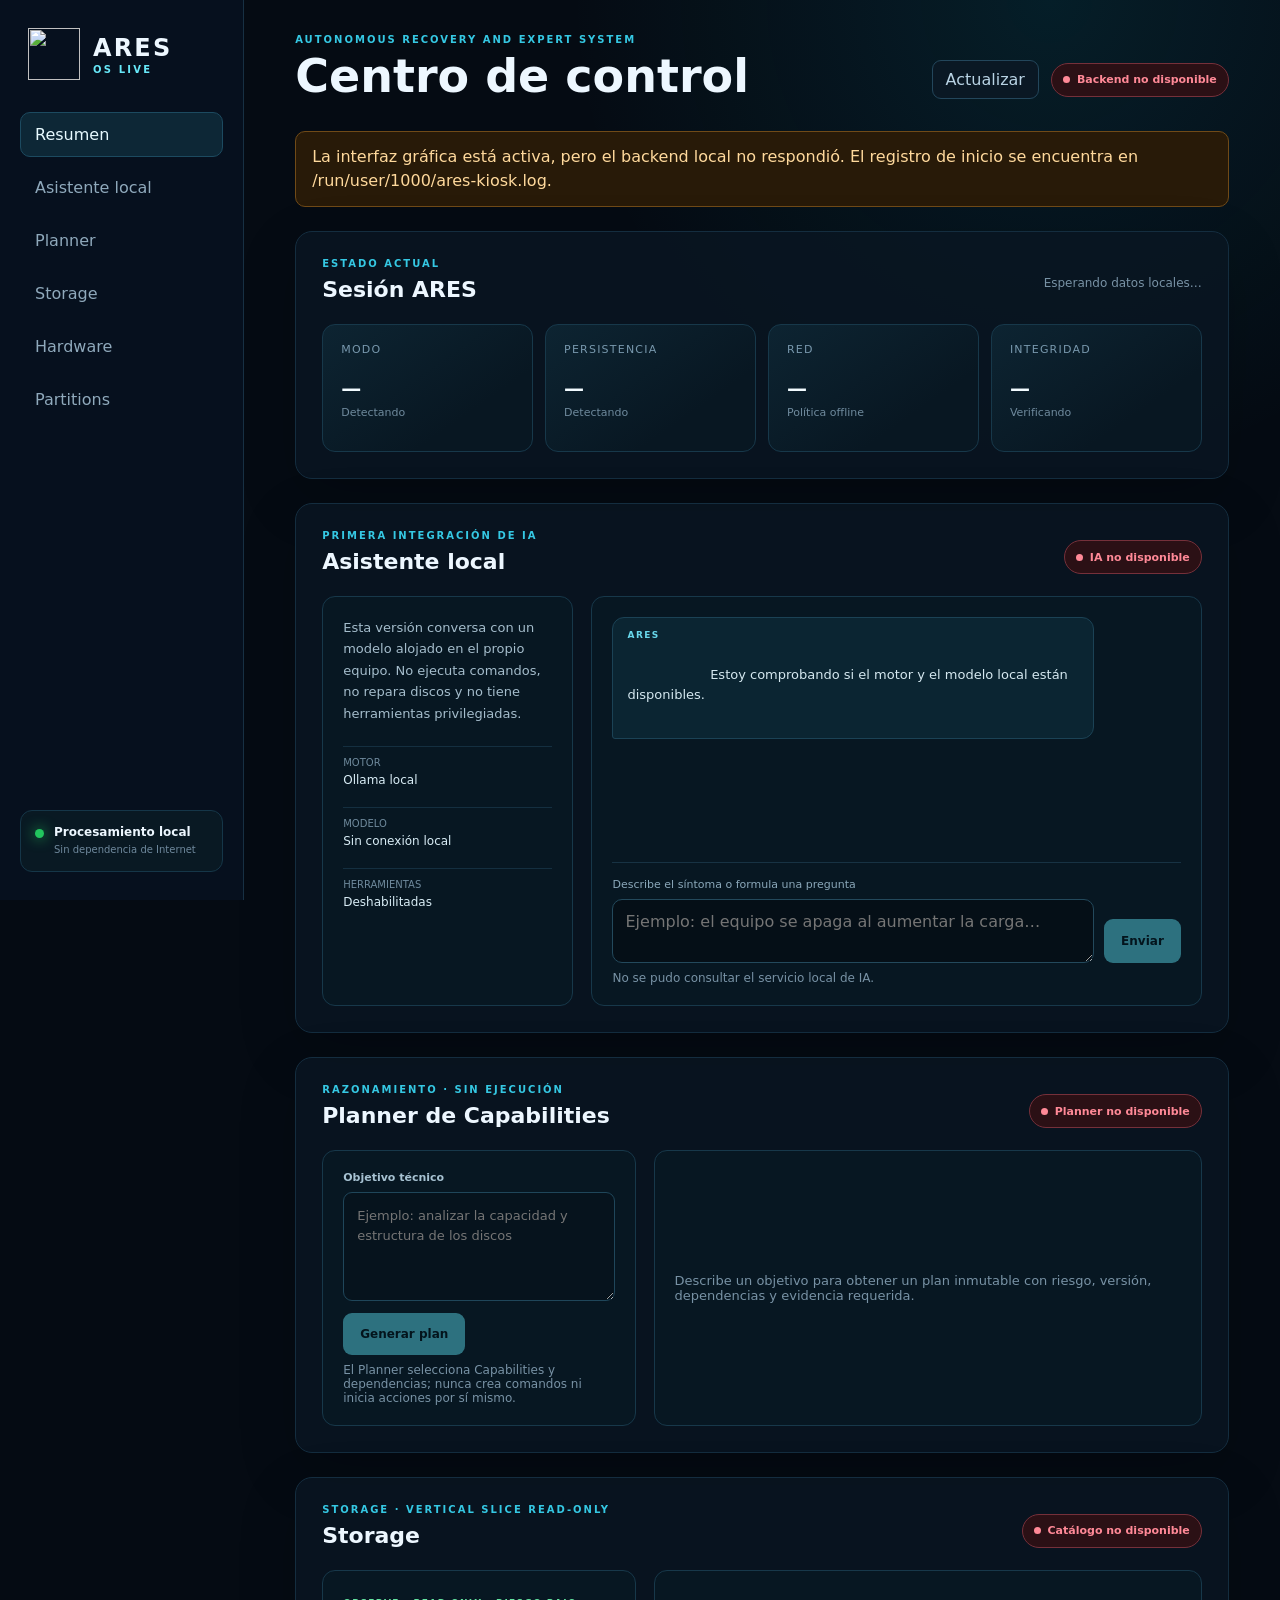
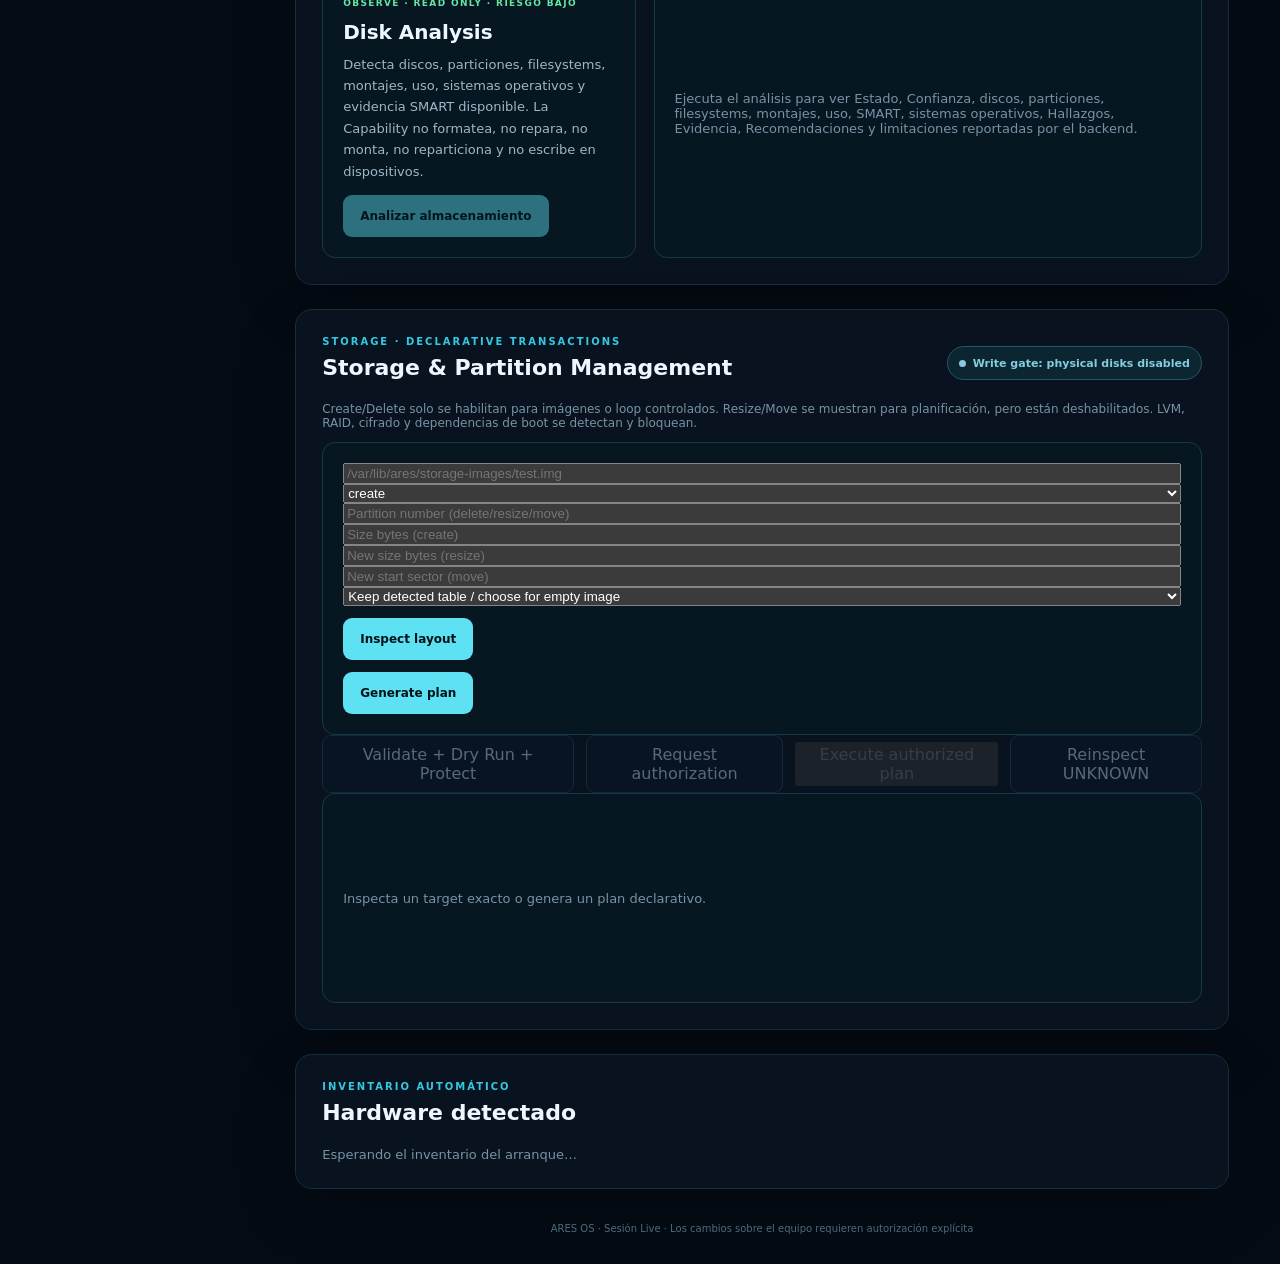
==== commit 361464a0: "Implement Storage & Partition Management [storage-integrated]" ====
--- a/live/config/includes.chroot/usr/share/ares/platform/index.html
+++ b/live/config/includes.chroot/usr/share/ares/platform/index.html
@@ -8,6 +8,7 @@
     <link rel="stylesheet" href="style.css">
     <script src="app.js" defer></script>
     <script src="storage.js" defer></script>
+    <script src="partition.js" defer></script>
   </head>
   <body>
     <a class="skip-link" href="#contenido">Saltar al contenido</a>
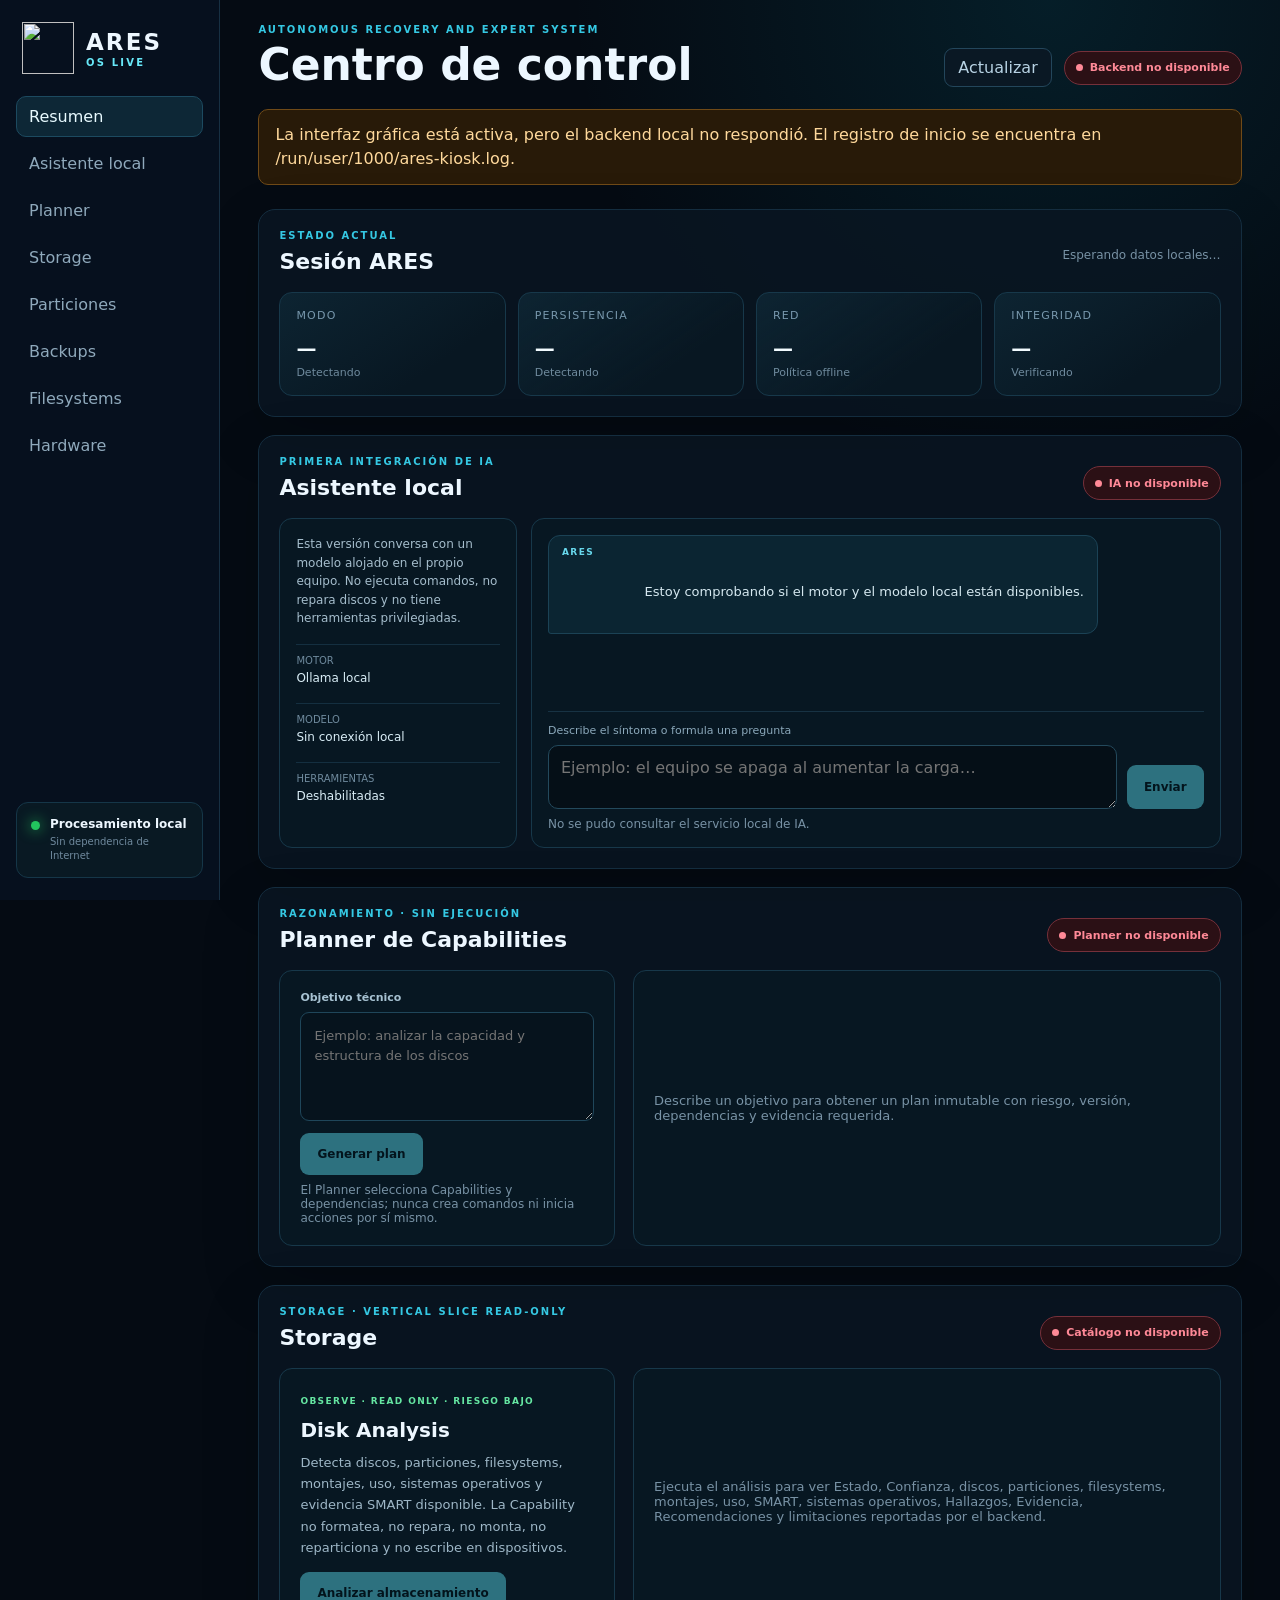
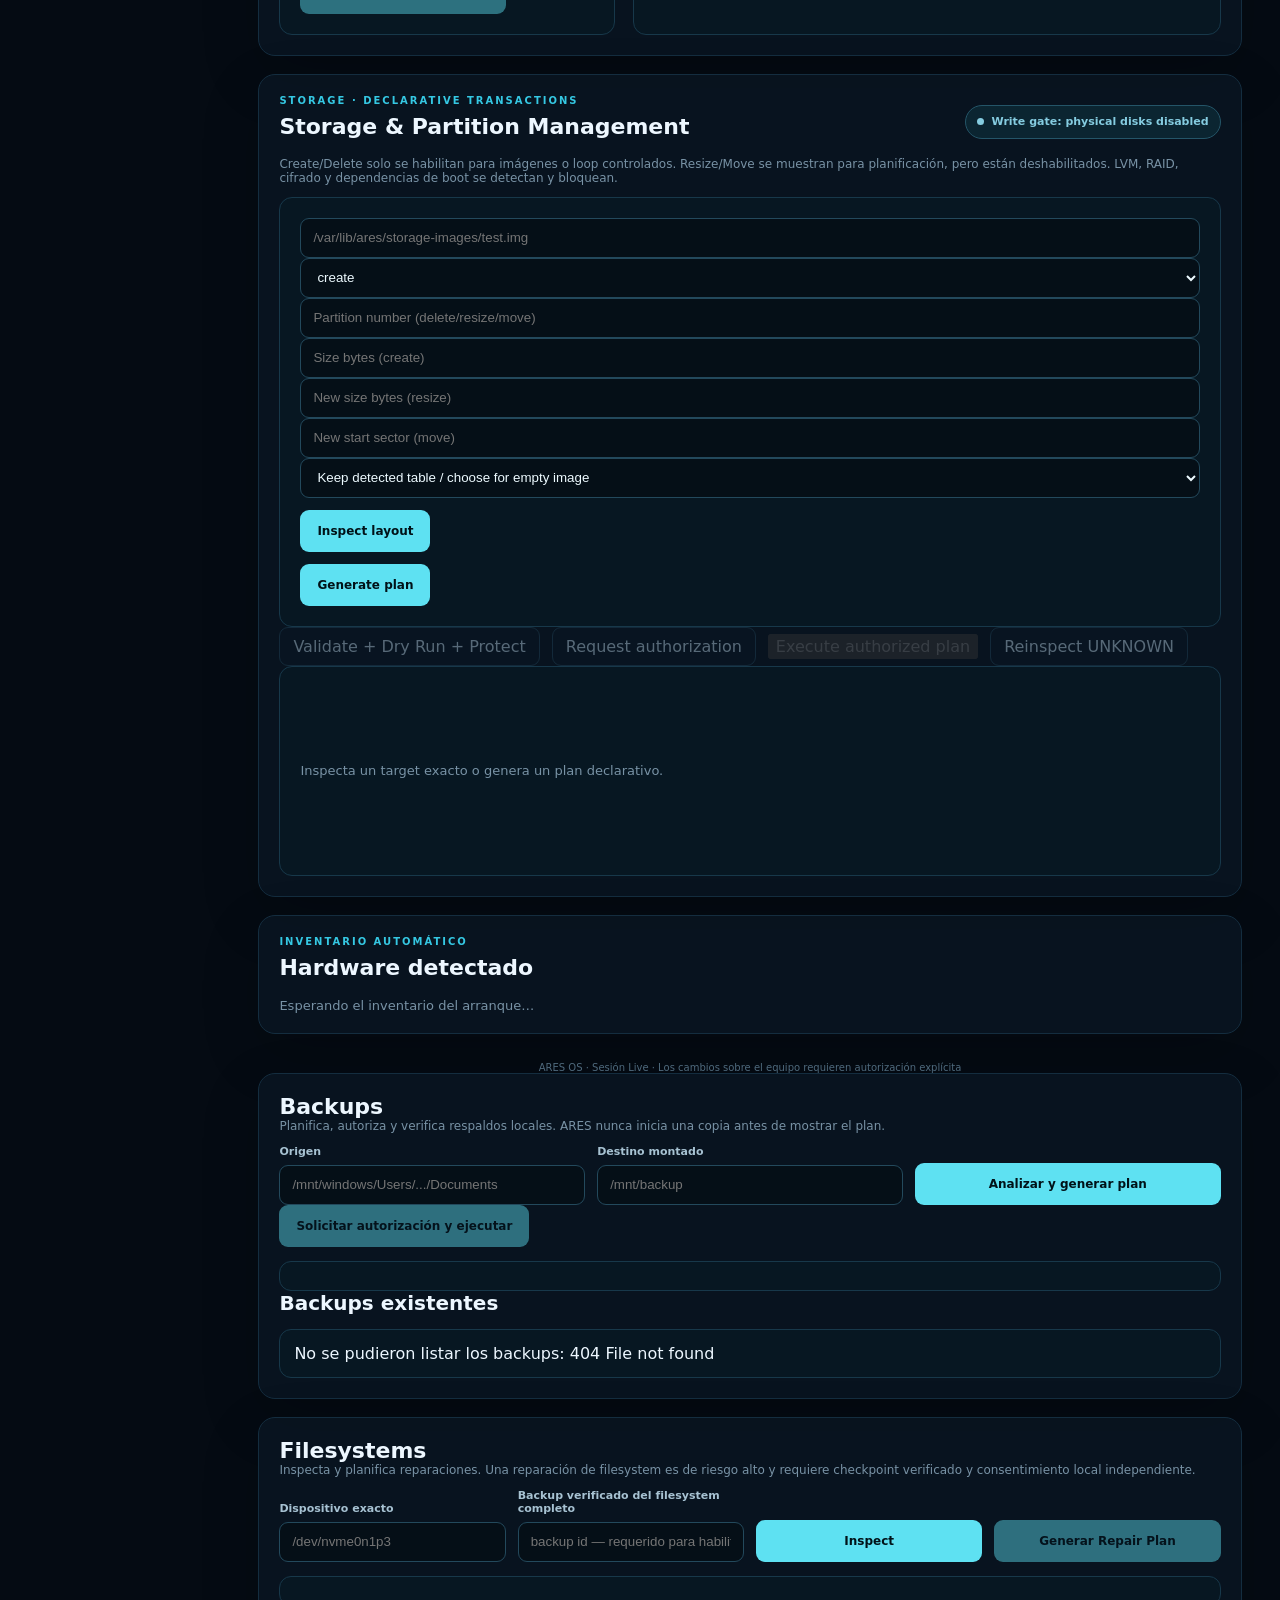
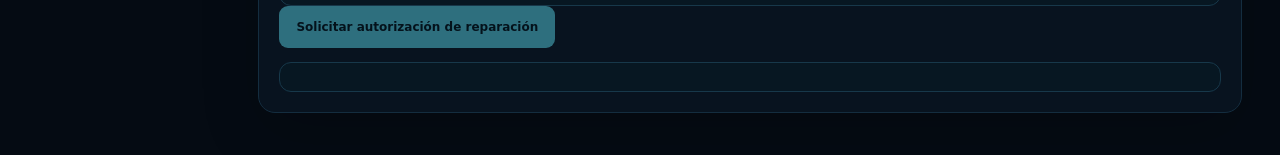
==== commit 788fcd80: "." ====
--- a/live/config/includes.chroot/usr/share/ares/platform/index.html
+++ b/live/config/includes.chroot/usr/share/ares/platform/index.html
@@ -9,6 +9,8 @@
     <script src="app.js" defer></script>
     <script src="storage.js" defer></script>
     <script src="partition.js" defer></script>
+    <script src="backup.js" defer></script>
+    <script src="filesystem.js" defer></script>
   </head>
   <body>
     <a class="skip-link" href="#contenido">Saltar al contenido</a>
@@ -26,6 +28,9 @@
           <a class="nav-link" href="#asistente">Asistente local</a>
           <a class="nav-link" href="#planner">Planner</a>
           <a class="nav-link" href="#capabilities">Storage</a>
+          <a class="nav-link" href="#partition-management">Particiones</a>
+          <a class="nav-link" href="#backups-section">Backups</a>
+          <a class="nav-link" href="#filesystems-section">Filesystems</a>
           <a class="nav-link" href="#hardware">Hardware</a>
         </nav>
         <div class="privacy-note">
--- a/live/config/includes.chroot/usr/share/ares/platform/style.css
+++ b/live/config/includes.chroot/usr/share/ares/platform/style.css
@@ -55,7 +55,7 @@
 
 .app-shell {
   display: grid;
-  grid-template-columns: 244px minmax(0, 1fr);
+  grid-template-columns: 220px minmax(0, 1fr);
   min-height: 100vh;
 }
 
@@ -65,7 +65,8 @@
   display: flex;
   flex-direction: column;
   height: 100vh;
-  padding: 28px 20px;
+  overflow-y: auto;
+  padding: 22px 16px;
   border-right: 1px solid #173043;
   background: rgb(7 17 31 / 94%);
   backdrop-filter: blur(20px);
@@ -74,8 +75,8 @@
 .brand {
   display: flex;
   align-items: center;
-  gap: 13px;
-  padding: 0 8px 32px;
+  gap: 12px;
+  padding: 0 6px 22px;
 }
 
 .brand img {
@@ -88,7 +89,7 @@
 }
 
 .brand-name {
-  font-size: 24px;
+  font-size: 23px;
   font-weight: 800;
   letter-spacing: 0.09em;
 }
@@ -103,11 +104,11 @@
 
 nav {
   display: grid;
-  gap: 8px;
+  gap: 6px;
 }
 
 .nav-link {
-  padding: 12px 14px;
+  padding: 10px 12px;
   color: #8fa9bc;
   text-decoration: none;
   border: 1px solid transparent;
@@ -162,7 +163,7 @@
 main {
   width: min(1480px, 100%);
   margin: 0 auto;
-  padding: 34px clamp(28px, 4vw, 72px) 30px;
+  padding: 24px clamp(22px, 3vw, 46px) 24px;
 }
 
 .topbar,
@@ -174,7 +175,7 @@
 }
 
 .topbar {
-  margin-bottom: 32px;
+  margin-bottom: 22px;
 }
 
 .topbar-actions {
@@ -201,7 +202,7 @@
 
 h1 {
   margin-bottom: 0;
-  font-size: clamp(30px, 4vw, 46px);
+  font-size: clamp(30px, 4vw, 44px);
   line-height: 1;
 }
 
@@ -297,8 +298,8 @@
 
 .section-block {
   scroll-margin-top: 20px;
-  margin-bottom: 24px;
-  padding: 26px;
+  margin-bottom: 18px;
+  padding: 20px;
   border: 1px solid #142d3f;
   border-radius: 17px;
   background: rgb(9 22 34 / 80%);
@@ -306,7 +307,7 @@
 }
 
 .section-heading {
-  margin-bottom: 22px;
+  margin-bottom: 18px;
 }
 
 .muted,
@@ -322,8 +323,8 @@
 }
 
 .metric-card {
-  min-height: 128px;
-  padding: 18px;
+  min-height: 104px;
+  padding: 16px;
   border: 1px solid #17384a;
   border-radius: 13px;
   background:
@@ -337,7 +338,7 @@
 }
 
 .metric-label {
-  margin-bottom: 20px;
+  margin-bottom: 14px;
   color: #7898ad;
   font-size: 11px;
   text-transform: uppercase;
@@ -365,13 +366,13 @@
 
 .assistant-layout {
   display: grid;
-  grid-template-columns: minmax(210px, 0.7fr) minmax(340px, 1.7fr);
-  gap: 18px;
+  grid-template-columns: minmax(220px, 0.62fr) minmax(360px, 1.8fr);
+  gap: 14px;
 }
 
 .assistant-intro,
 .chat-panel {
-  padding: 20px;
+  padding: 16px;
   border: 1px solid #17384a;
   border-radius: 13px;
   background: #071722;
@@ -379,14 +380,14 @@
 
 .assistant-intro > p {
   color: #a5bdcc;
-  font-size: 13px;
-  line-height: 1.65;
+  font-size: 12px;
+  line-height: 1.55;
 }
 
 .runtime-details {
   display: grid;
-  gap: 10px;
-  margin: 22px 0 0;
+  gap: 8px;
+  margin: 16px 0 0;
 }
 
 .runtime-details div {
@@ -409,21 +410,21 @@
 
 .chat-panel {
   display: grid;
-  grid-template-rows: minmax(210px, 1fr) auto;
-  min-height: 410px;
+  grid-template-rows: minmax(150px, 1fr) auto;
+  min-height: 330px;
 }
 
 .chat-messages {
   overflow-y: auto;
-  max-height: 360px;
+  max-height: 230px;
   padding-right: 8px;
 }
 
 .message {
   width: fit-content;
   max-width: min(86%, 680px);
-  margin-bottom: 14px;
-  padding: 12px 14px;
+  margin-bottom: 10px;
+  padding: 11px 13px;
   border-radius: 12px;
 }
 
@@ -458,7 +459,7 @@
 }
 
 .chat-form {
-  padding-top: 15px;
+  padding-top: 12px;
   border-top: 1px solid #173243;
 }
 
@@ -477,7 +478,7 @@
 
 textarea {
   width: 100%;
-  min-height: 64px;
+  min-height: 58px;
   max-height: 180px;
   padding: 12px;
   resize: vertical;
@@ -512,6 +513,88 @@
   display: grid;
   grid-template-columns: minmax(280px, 0.8fr) minmax(360px, 1.4fr);
   gap: 18px;
+}
+
+input,
+select {
+  width: 100%;
+  min-height: 40px;
+  padding: 10px 12px;
+  color: #edfaff;
+  border: 1px solid #23495c;
+  border-radius: 9px;
+  outline: none;
+  background: #050f17;
+}
+
+input:focus,
+select:focus {
+  border-color: #34c5de;
+  box-shadow: 0 0 0 3px rgb(52 197 222 / 12%);
+}
+
+.auxiliary-section form,
+.backup-form,
+.filesystem-form {
+  display: grid;
+  grid-template-columns: repeat(auto-fit, minmax(220px, 1fr));
+  gap: 12px;
+  align-items: end;
+}
+
+.auxiliary-section label,
+.backup-form label,
+.filesystem-form label {
+  display: grid;
+  gap: 7px;
+  color: #a7c2d2;
+  font-size: 11px;
+  font-weight: 700;
+}
+
+.auxiliary-section button,
+.backup-form button,
+.filesystem-form button,
+.backup-plan + button,
+.filesystem-plan + button {
+  min-height: 42px;
+  padding: 0 17px;
+  color: #001218;
+  font-size: 12px;
+  font-weight: 800;
+  border: 0;
+  border-radius: 9px;
+  background: #5ee1f2;
+}
+
+.backup-plan,
+.backup-status,
+.backup-list,
+.filesystem-inspection,
+.filesystem-plan,
+.filesystem-status {
+  margin-top: 14px;
+  padding: 14px;
+  border: 1px solid #17384a;
+  border-radius: 12px;
+  background: #071722;
+  overflow-wrap: anywhere;
+}
+
+.backup-row,
+.filesystem-row {
+  display: grid;
+  grid-template-columns: minmax(120px, 0.4fr) minmax(0, 1fr);
+  gap: 8px;
+  padding: 6px 0;
+  color: #9eb7c7;
+  font-size: 12px;
+  border-bottom: 1px solid #102a3a;
+}
+
+.backup-row strong,
+.filesystem-row strong {
+  color: #dff7fd;
 }
 
 .planner-form,
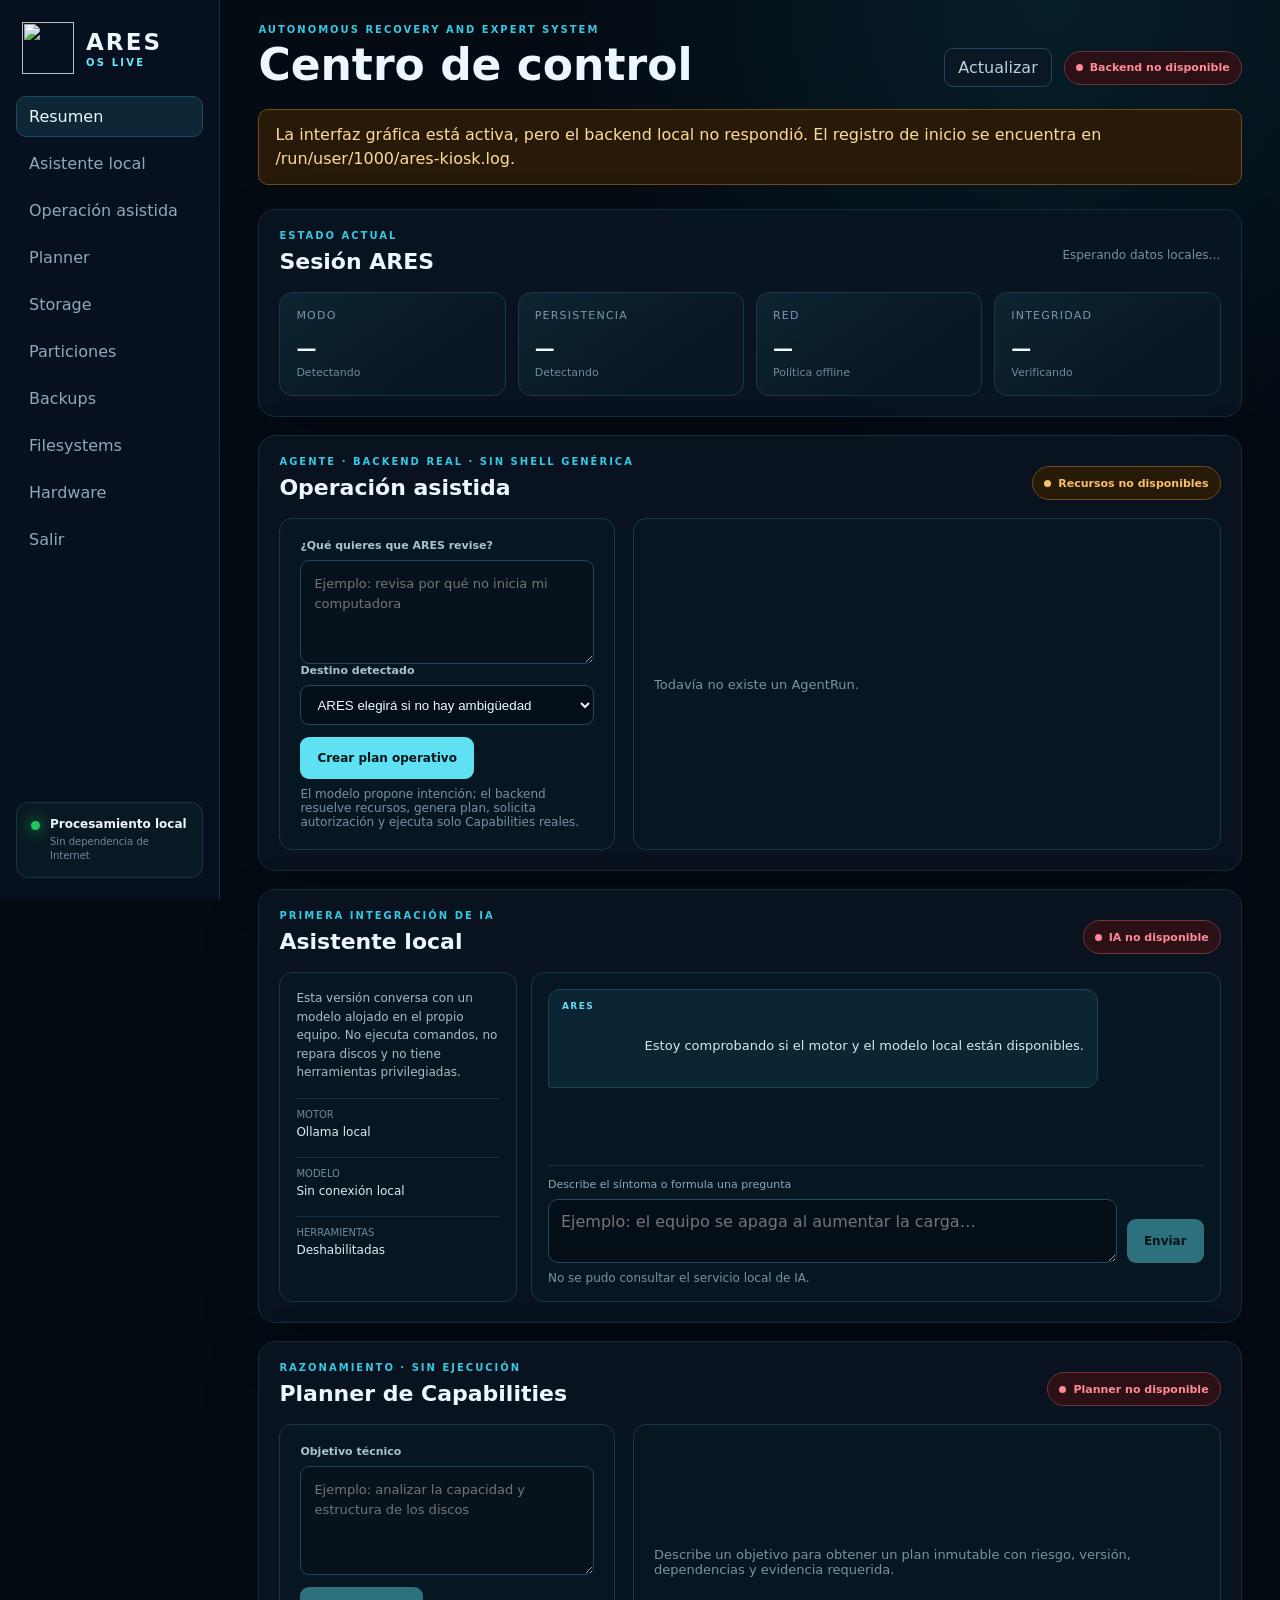
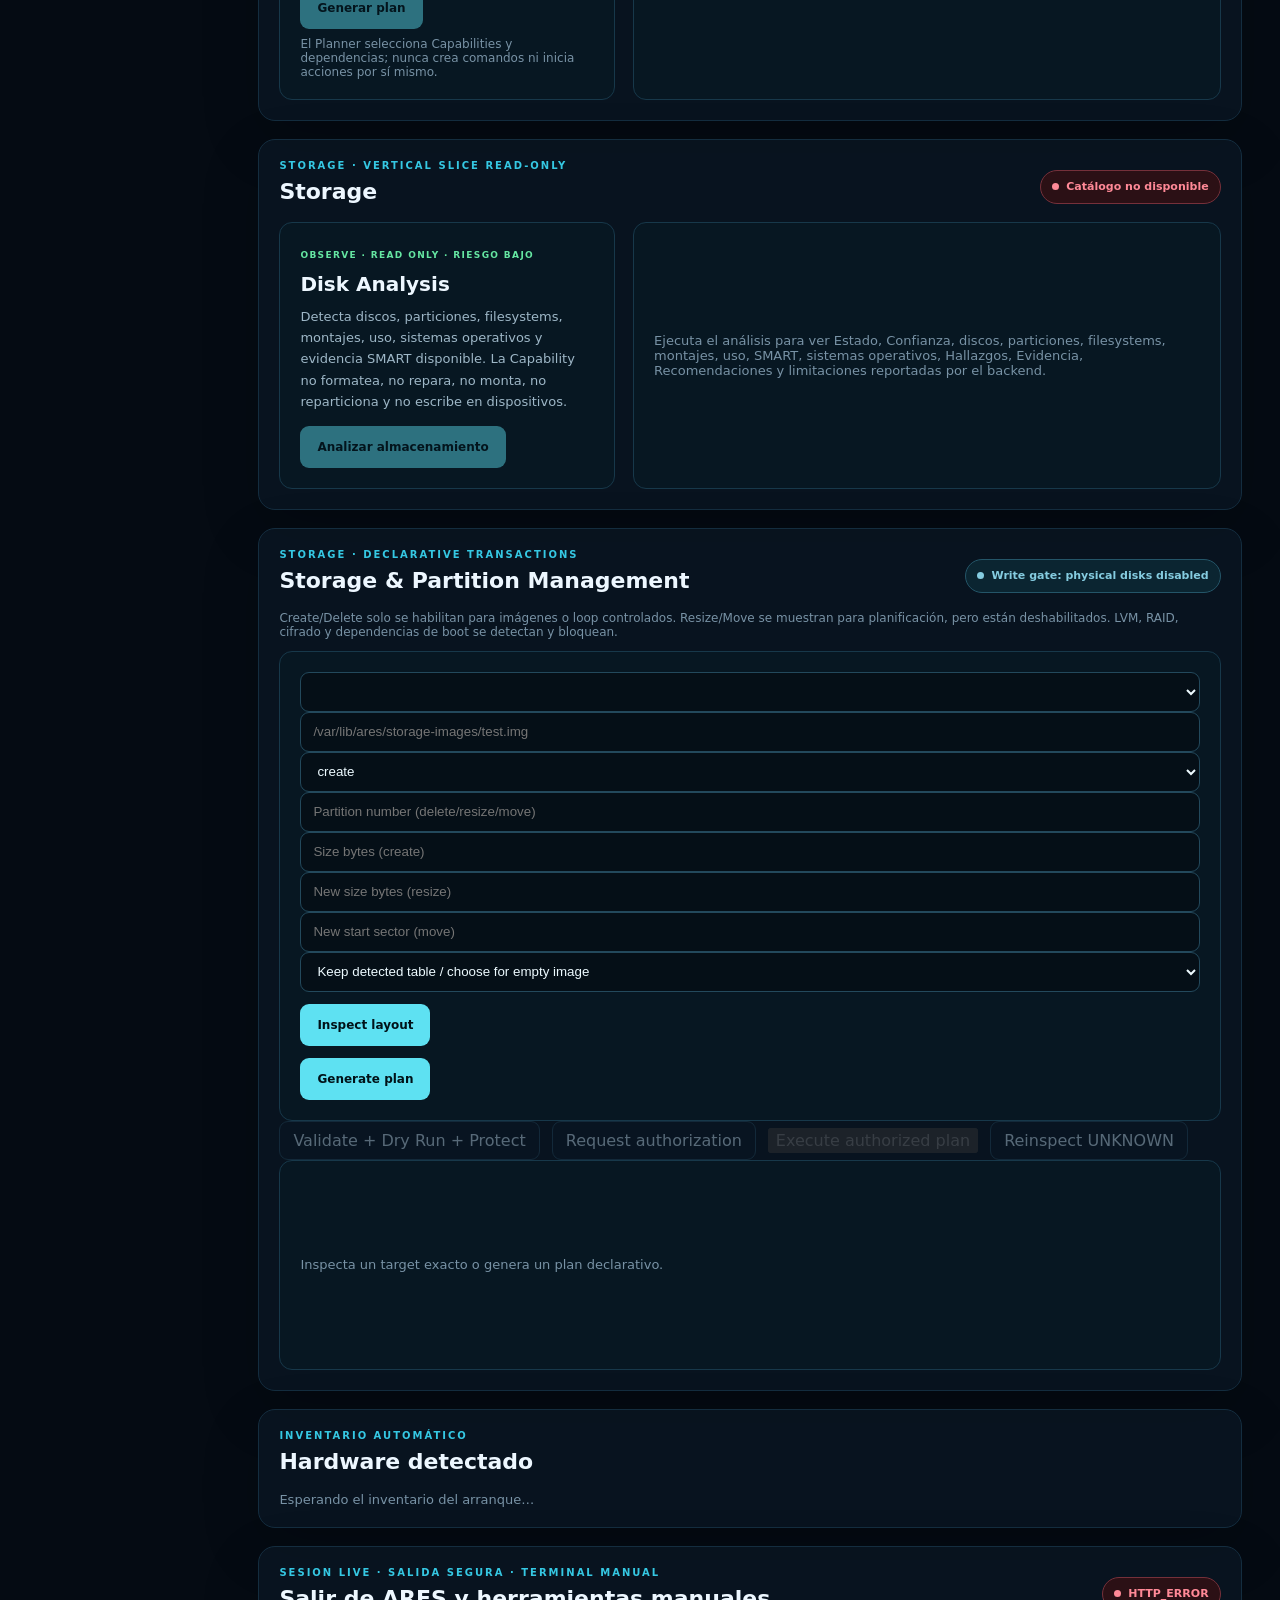
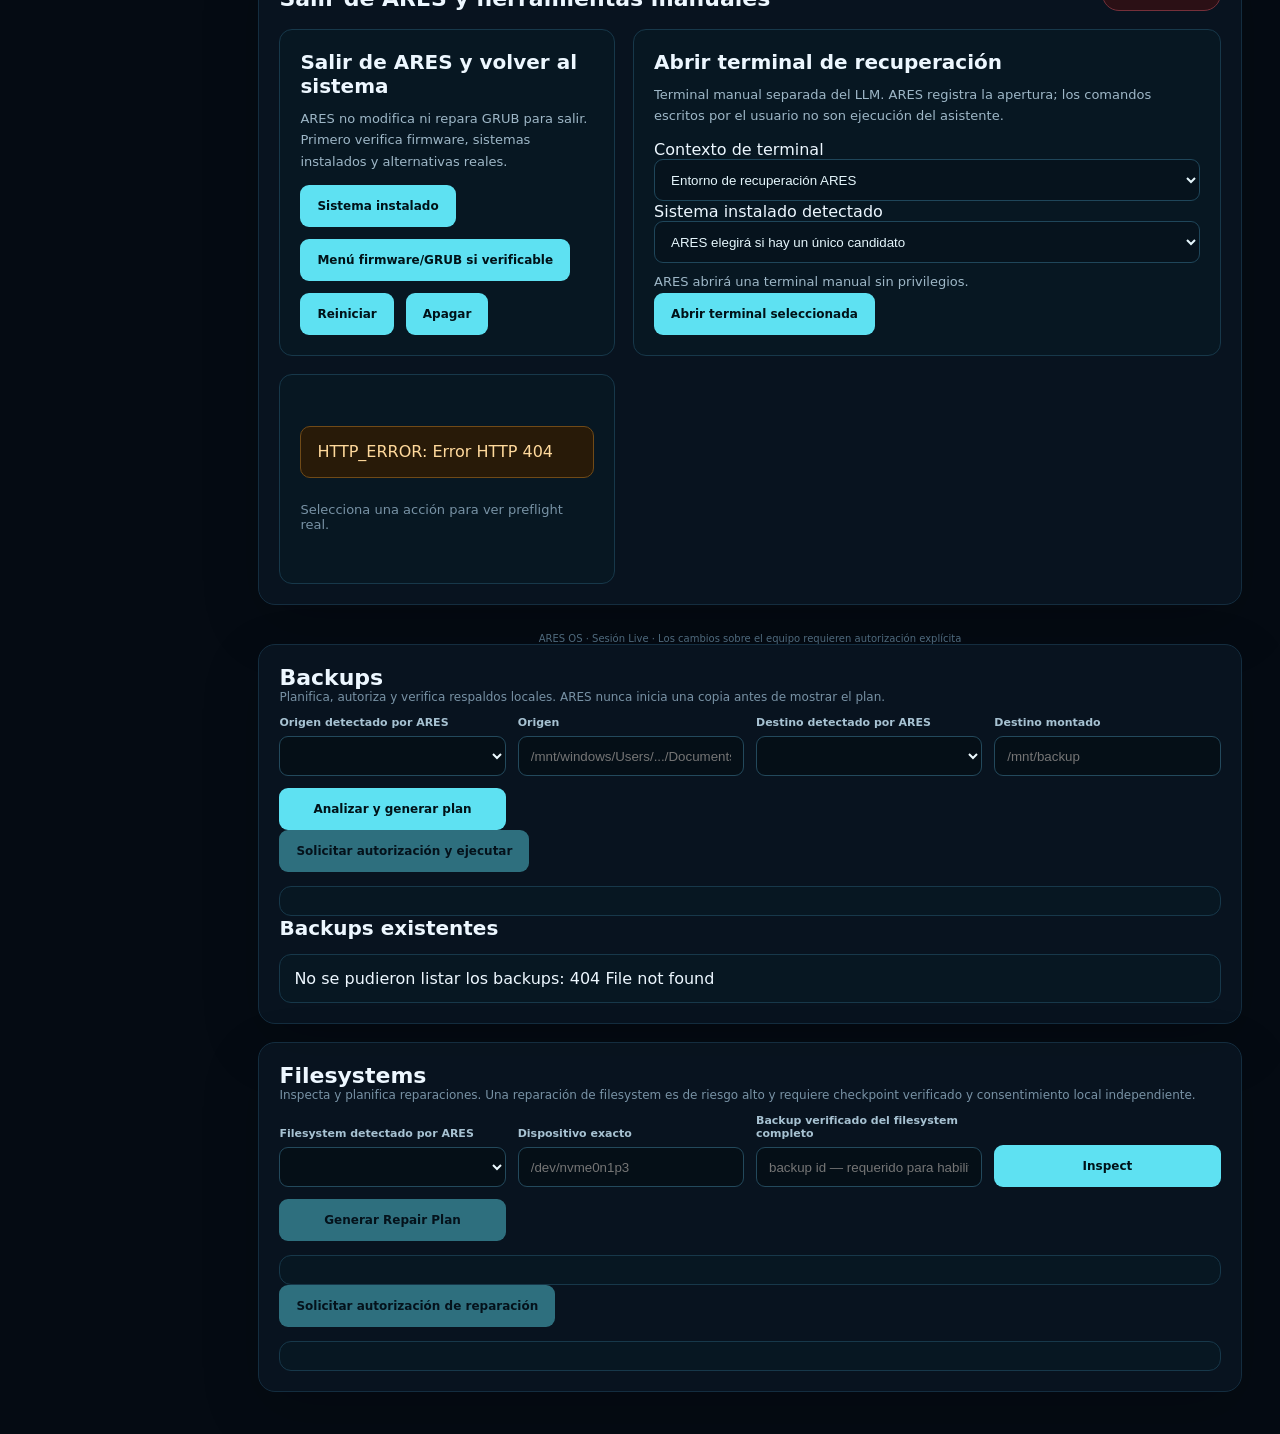
==== commit fc2fec32: "Add agent orchestration, boot diagnostics, and terminal session APIs" ====
--- a/live/config/includes.chroot/usr/share/ares/platform/index.html
+++ b/live/config/includes.chroot/usr/share/ares/platform/index.html
@@ -7,10 +7,13 @@
     <title>ARES OS</title>
     <link rel="stylesheet" href="style.css">
     <script src="app.js" defer></script>
+    <script src="resources.js" defer></script>
     <script src="storage.js" defer></script>
     <script src="partition.js" defer></script>
     <script src="backup.js" defer></script>
     <script src="filesystem.js" defer></script>
+    <script src="agent.js" defer></script>
+    <script src="session.js" defer></script>
   </head>
   <body>
     <a class="skip-link" href="#contenido">Saltar al contenido</a>
@@ -26,12 +29,14 @@
         <nav>
           <a class="nav-link active" href="#resumen">Resumen</a>
           <a class="nav-link" href="#asistente">Asistente local</a>
+          <a class="nav-link" href="#agent-runner">Operación asistida</a>
           <a class="nav-link" href="#planner">Planner</a>
           <a class="nav-link" href="#capabilities">Storage</a>
           <a class="nav-link" href="#partition-management">Particiones</a>
           <a class="nav-link" href="#backups-section">Backups</a>
           <a class="nav-link" href="#filesystems-section">Filesystems</a>
           <a class="nav-link" href="#hardware">Hardware</a>
+          <a class="nav-link" href="#session-control">Salir</a>
         </nav>
         <div class="privacy-note">
           <span class="privacy-dot" aria-hidden="true"></span>
@@ -89,6 +94,41 @@
               <strong id="integrity-value">—</strong>
               <span id="integrity-detail" class="metric-detail">Verificando</span>
             </article>
+          </div>
+        </section>
+
+        <section id="agent-runner" class="section-block" aria-labelledby="agent-runner-title">
+          <div class="section-heading">
+            <div>
+              <p class="section-kicker">AGENTE · BACKEND REAL · SIN SHELL GENÉRICA</p>
+              <h2 id="agent-runner-title">Operación asistida</h2>
+            </div>
+            <span id="agent-badge" class="status-badge pending">Esperando objetivo</span>
+          </div>
+          <div class="planner-layout">
+            <form id="agent-form" class="planner-form">
+              <label for="agent-objective">¿Qué quieres que ARES revise?</label>
+              <textarea
+                id="agent-objective"
+                rows="3"
+                minlength="3"
+                maxlength="1000"
+                placeholder="Ejemplo: revisa por qué no inicia mi computadora"
+                required
+              ></textarea>
+              <label for="agent-resource">Destino detectado</label>
+              <select id="agent-resource">
+                <option value="">ARES elegirá si no hay ambigüedad</option>
+              </select>
+              <button id="agent-start" type="submit">Crear plan operativo</button>
+              <p class="form-hint">
+                El modelo propone intención; el backend resuelve recursos, genera plan,
+                solicita autorización y ejecuta solo Capabilities reales.
+              </p>
+            </form>
+            <div id="agent-results" class="planner-results" aria-live="polite">
+              <p class="empty-state">Todavía no existe un AgentRun.</p>
+            </div>
           </div>
         </section>
 
@@ -248,6 +288,53 @@
           </div>
         </section>
 
+        <section id="session-control" class="section-block" aria-labelledby="session-control-title">
+          <div class="section-heading">
+            <div>
+              <p class="section-kicker">SESION LIVE · SALIDA SEGURA · TERMINAL MANUAL</p>
+              <h2 id="session-control-title">Salir de ARES y herramientas manuales</h2>
+            </div>
+            <span id="session-badge" class="status-badge pending">Sin acción pendiente</span>
+          </div>
+          <div class="capability-layout">
+            <article class="capability-card">
+              <h3>Salir de ARES y volver al sistema</h3>
+              <p>
+                ARES no modifica ni repara GRUB para salir. Primero verifica firmware,
+                sistemas instalados y alternativas reales.
+              </p>
+              <div class="topbar-actions wrap-actions">
+                <button class="secondary-button session-preflight" data-operation="reboot_to_installed_system" type="button">Sistema instalado</button>
+                <button class="secondary-button session-preflight" data-operation="reboot_to_boot_menu" type="button">Menú firmware/GRUB si verificable</button>
+                <button class="secondary-button session-preflight" data-operation="reboot" type="button">Reiniciar</button>
+                <button class="secondary-button session-preflight" data-operation="poweroff" type="button">Apagar</button>
+              </div>
+            </article>
+            <article class="capability-card">
+              <h3>Abrir terminal de recuperación</h3>
+              <p>
+                Terminal manual separada del LLM. ARES registra la apertura; los comandos
+                escritos por el usuario no son ejecución del asistente.
+              </p>
+              <label for="terminal-context">Contexto de terminal</label>
+              <select id="terminal-context">
+                <option value="ares_local">Entorno de recuperación ARES</option>
+              </select>
+              <label for="terminal-resource">Sistema instalado detectado</label>
+              <select id="terminal-resource">
+                <option value="">ARES elegirá si hay un único candidato</option>
+              </select>
+              <p id="terminal-context-detail" class="form-hint">
+                ARES abrirá una terminal manual sin privilegios.
+              </p>
+              <button id="terminal-open" type="button">Abrir terminal seleccionada</button>
+            </article>
+            <div id="session-results" class="capability-results">
+              <p class="empty-state">Selecciona una acción para ver preflight real.</p>
+            </div>
+          </div>
+        </section>
+
         <footer>
           ARES OS · Sesión Live · Los cambios sobre el equipo requieren autorización explícita
         </footer>
--- a/live/config/includes.chroot/usr/share/ares/platform/style.css
+++ b/live/config/includes.chroot/usr/share/ares/platform/style.css
@@ -182,6 +182,10 @@
   display: flex;
   align-items: center;
   gap: 12px;
+}
+
+.wrap-actions {
+  flex-wrap: wrap;
 }
 
 .eyebrow,
@@ -754,7 +758,9 @@
 }
 
 .capability-card,
-.capability-results {
+.capability-results,
+.authorization-card,
+.exit-card {
   min-height: 210px;
   padding: 20px;
   border: 1px solid #17384a;
@@ -766,6 +772,67 @@
   display: flex;
   flex-direction: column;
   justify-content: space-between;
+}
+
+.authorization-card,
+.exit-card {
+  justify-content: flex-start;
+  border-color: #24536a;
+  background:
+    radial-gradient(circle at top left, rgba(94, 225, 242, 0.08), transparent 36%),
+    #071722;
+}
+
+.authorization-card h3,
+.exit-card h3 {
+  margin-top: 0;
+}
+
+.authorization-facts {
+  display: grid;
+  gap: 8px;
+  margin: 14px 0;
+}
+
+.authorization-facts div {
+  display: grid;
+  grid-template-columns: minmax(110px, 0.35fr) minmax(0, 1fr);
+  gap: 10px;
+  padding: 10px 12px;
+  border: 1px solid #17384a;
+  border-radius: 9px;
+  background: #06131d;
+}
+
+.authorization-facts dt,
+.authorization-facts dd {
+  margin: 0;
+  font-size: 12px;
+  line-height: 1.5;
+}
+
+.authorization-facts dt {
+  color: #8fe9f7;
+  font-weight: 800;
+}
+
+.authorization-facts dd {
+  color: #dceff7;
+  overflow-wrap: anywhere;
+}
+
+details {
+  margin-top: 12px;
+  padding: 10px 12px;
+  border: 1px solid #17384a;
+  border-radius: 10px;
+  background: #06131d;
+}
+
+summary {
+  cursor: pointer;
+  color: #8fe9f7;
+  font-weight: 700;
 }
 
 .capability-card p {
@@ -783,7 +850,9 @@
   letter-spacing: 0.15em;
 }
 
-.capability-card button {
+.capability-card button,
+.authorization-card button,
+.exit-card button {
   align-self: flex-start;
   min-height: 42px;
   padding: 0 17px;
@@ -795,6 +864,15 @@
   background: #5ee1f2;
 }
 
+.capability-card select {
+  min-height: 42px;
+  padding: 0 12px;
+  color: #e5f6fc;
+  border: 1px solid #1f465a;
+  border-radius: 9px;
+  background: #06131d;
+}
+
 .capability-results {
   display: flex;
   flex-direction: column;
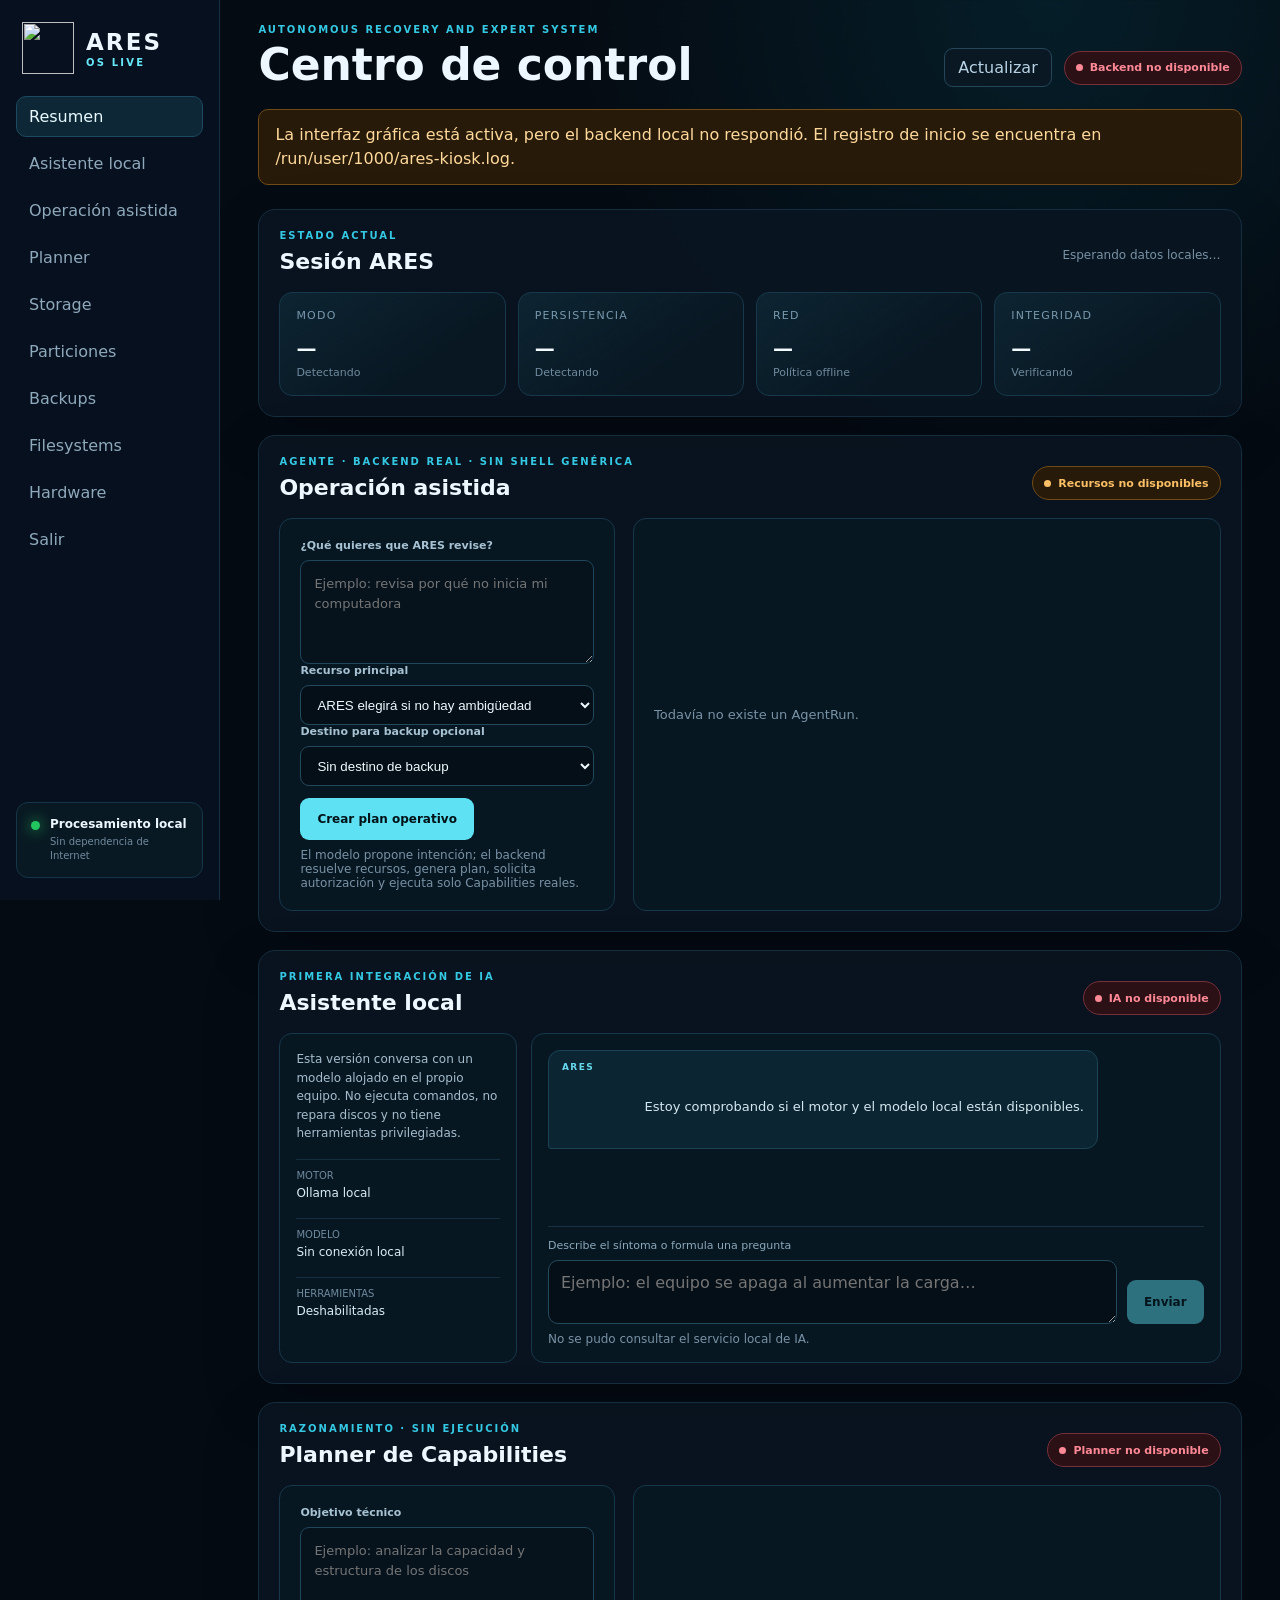
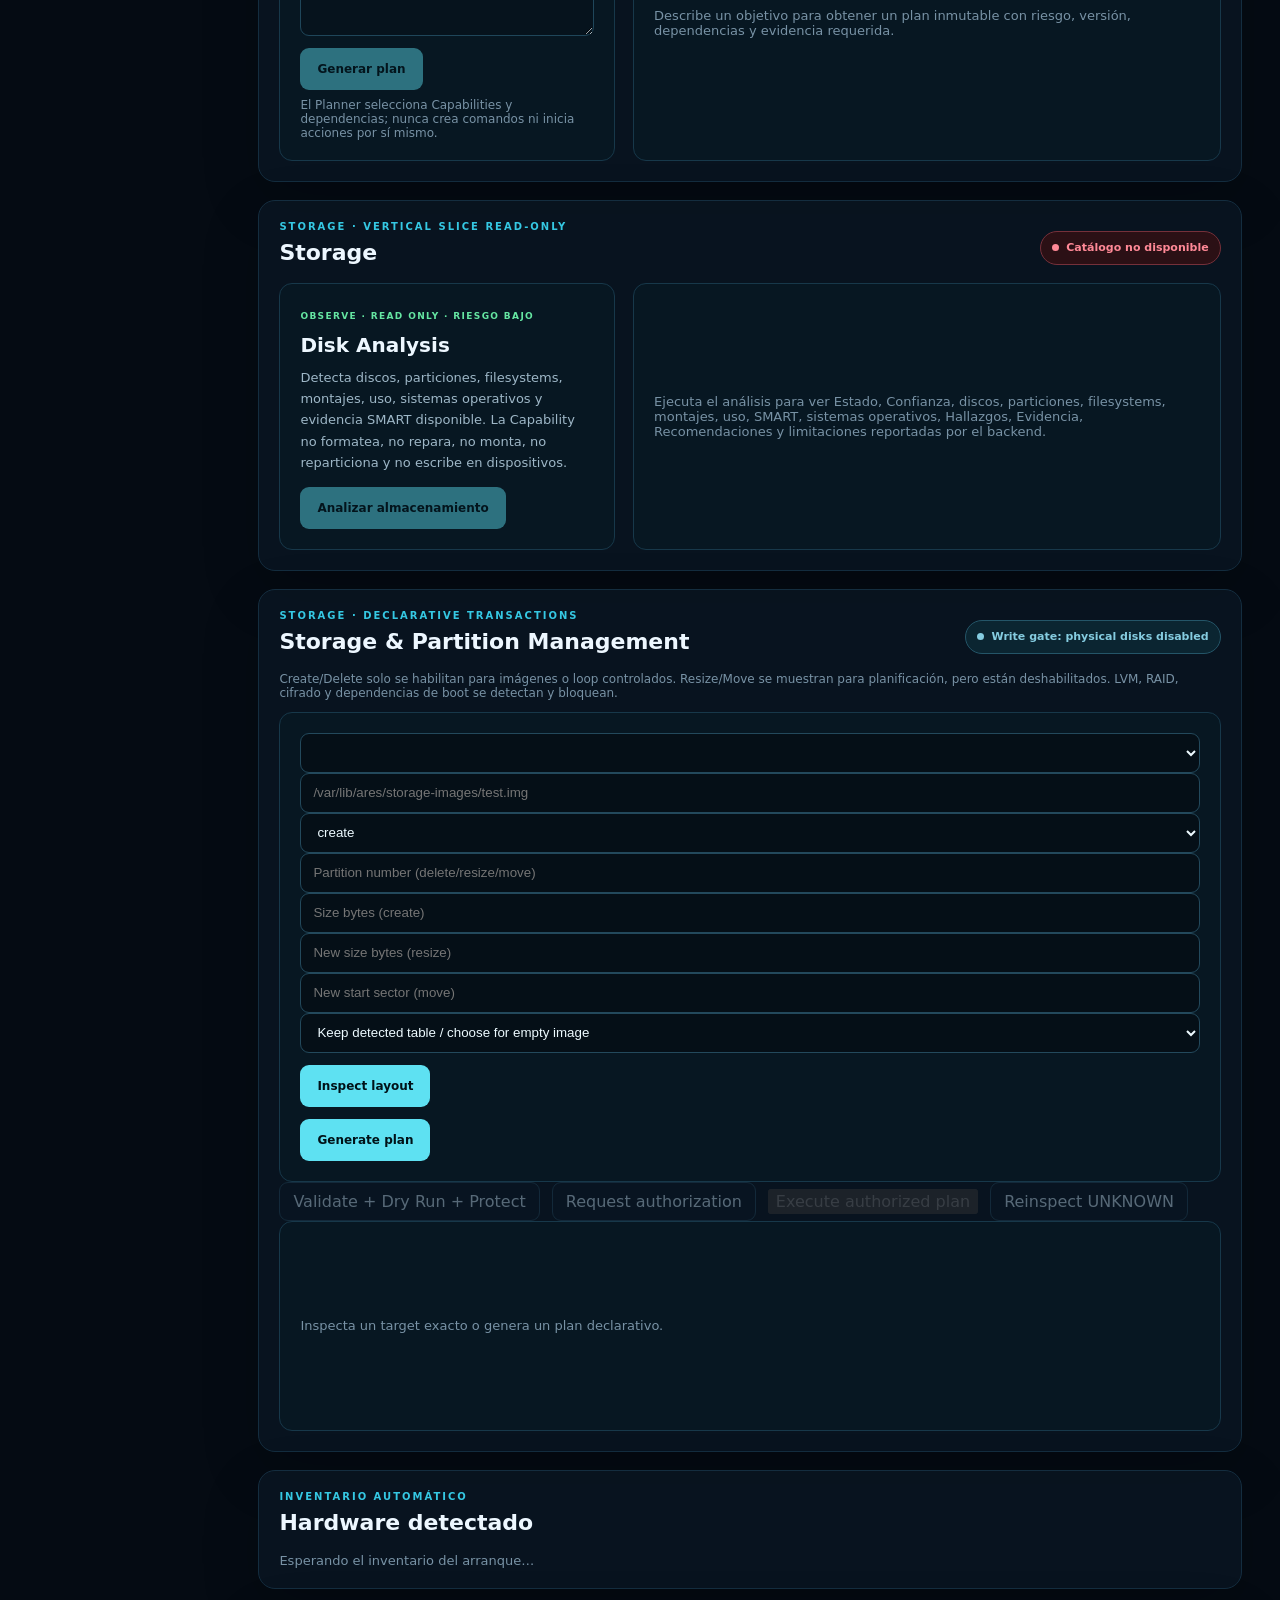
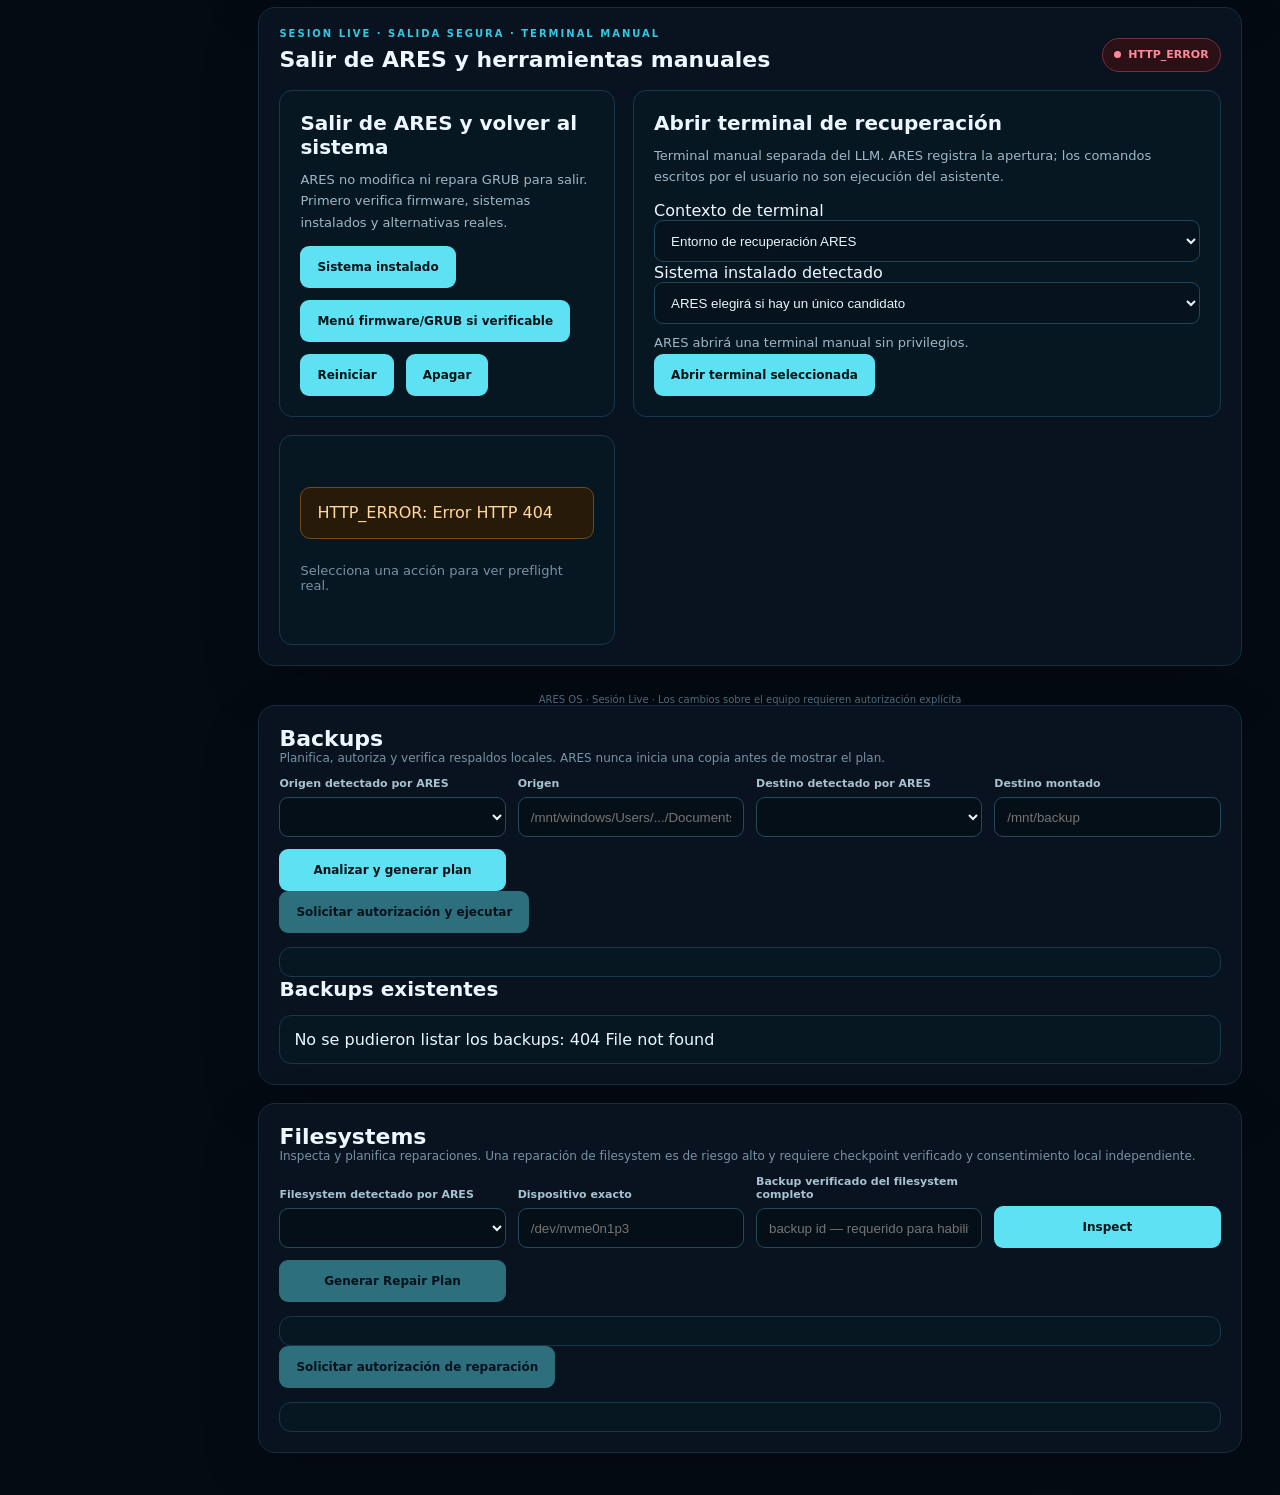
==== commit 6cc9b131: "Implement autonomous recovery and expert system workflows" ====
--- a/live/config/includes.chroot/usr/share/ares/platform/index.html
+++ b/live/config/includes.chroot/usr/share/ares/platform/index.html
@@ -116,9 +116,13 @@
                 placeholder="Ejemplo: revisa por qué no inicia mi computadora"
                 required
               ></textarea>
-              <label for="agent-resource">Destino detectado</label>
+              <label for="agent-resource">Recurso principal</label>
               <select id="agent-resource">
                 <option value="">ARES elegirá si no hay ambigüedad</option>
+              </select>
+              <label for="agent-destination-resource">Destino para backup opcional</label>
+              <select id="agent-destination-resource">
+                <option value="">Sin destino de backup</option>
               </select>
               <button id="agent-start" type="submit">Crear plan operativo</button>
               <p class="form-hint">
